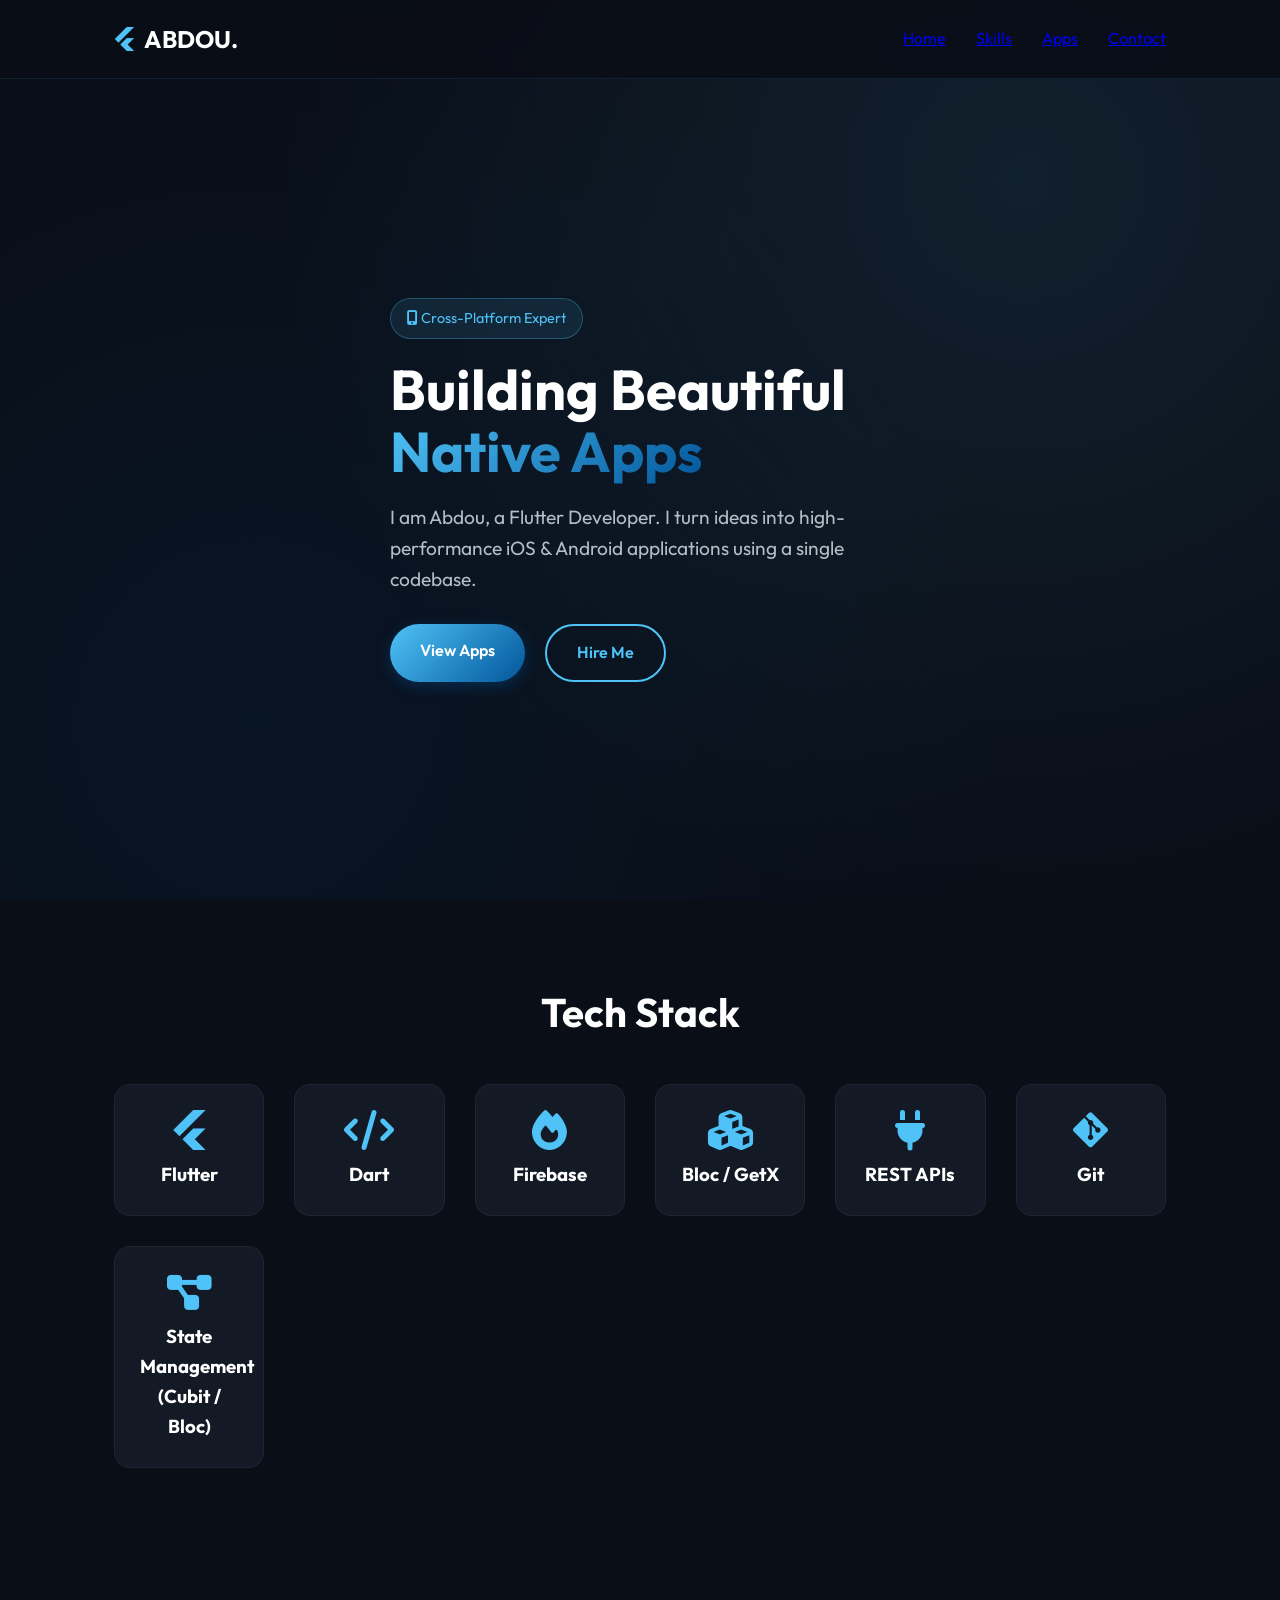
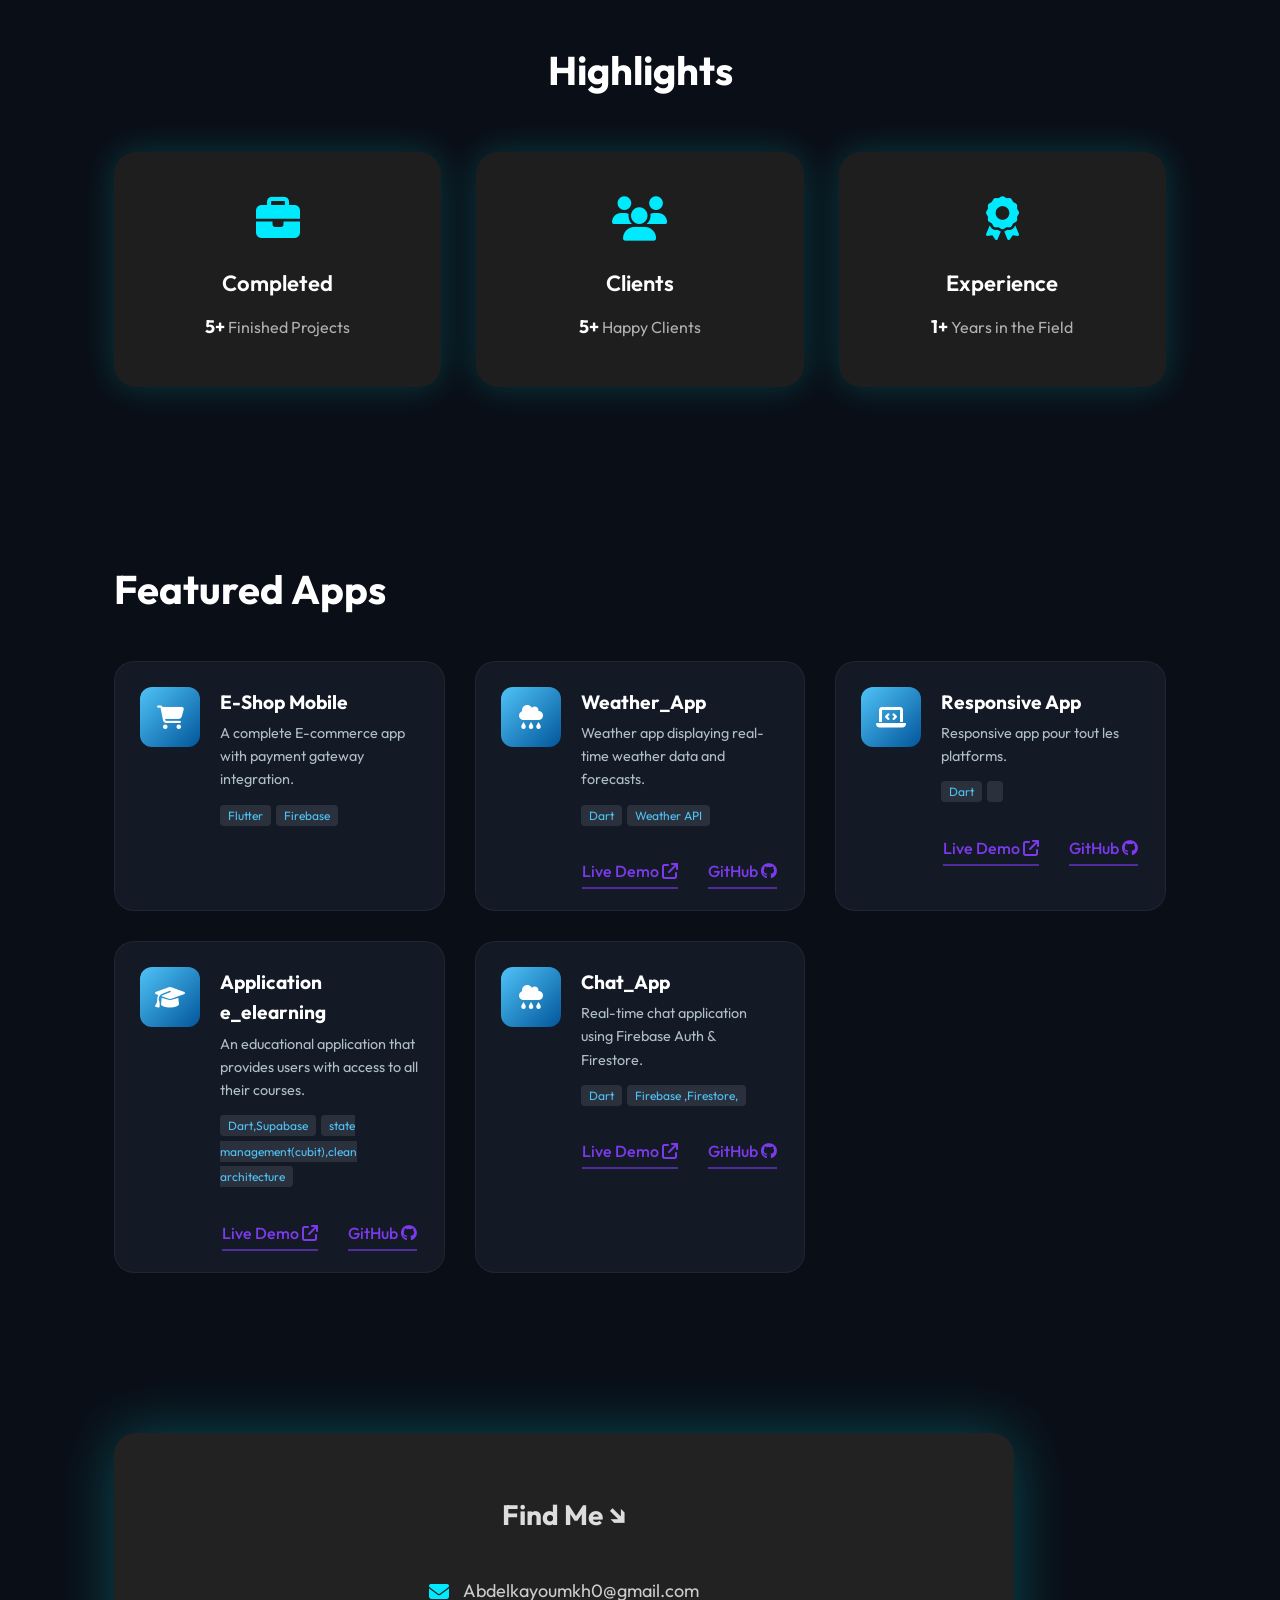
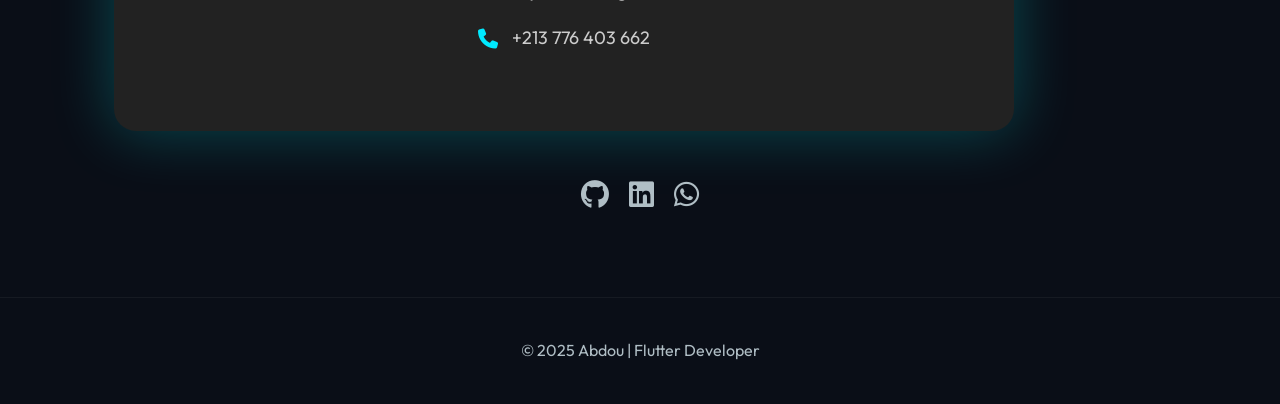
==== index.html @ 8eb18d4e "modifier" ====
<!DOCTYPE html>
<html lang="en">
<head>
  <meta charset="UTF-8" />
  <meta name="viewport" content="width=device-width, initial-scale=1.0" />
  <title>Abdou | Flutter Developer</title>

  <!-- Google Font -->
  <link rel="preconnect" href="https://fonts.googleapis.com">
  <link rel="preconnect" href="https://fonts.gstatic.com" crossorigin>
  <link href="https://fonts.googleapis.com/css2?family=Outfit:wght@300;400;600;800&display=swap" rel="stylesheet">

  <!-- Font Awesome -->
  <link rel="stylesheet" href="https://cdnjs.cloudflare.com/ajax/libs/font-awesome/6.4.0/css/all.min.css">

  <link rel="stylesheet" href="style.css" />
</head>
<body>

<div class="glow-bg"></div>

<!-- ===== NAVBAR ===== -->
<nav class="navbar">
  <div class="container nav-container">
    <a href="#" class="logo"><i class="fab fa-flutter"></i> ABDOU<span class="dot">.</span></a>
    <ul class="nav-links">
      <li><a href="#home">Home</a></li>
      <li><a href="#skills">Skills</a></li>
      <li><a href="#apps">Apps</a></li>
      <li><a href="#contact">Contact</a></li>
    </ul>
  </div>
</nav>

<!-- ===== HERO ===== -->
<section class="hero" id="home">
  <div class="container hero-content">
    <div class="badge">
      <i class="fas fa-mobile-alt"></i> Cross-Platform Expert
    </div>
    <h1>Building Beautiful <br><span class="gradient-text">Native Apps</span></h1>
    <p>
      I am Abdou, a Flutter Developer. I turn ideas into high-performance
      iOS & Android applications using a single codebase.
    </p>
    <div class="hero-btns">
      <a href="#apps" class="btn glow-btn">View Apps</a>
      <a href="#contact" class="btn outline-btn">Hire Me</a>
    </div>
  </div>
</section>

<!-- ===== SKILLS ===== -->
<section class="skills" id="skills">
  <div class="container">
    <h2 class="section-title center-title">Tech Stack</h2>
    <div class="skills-grid">
      <div class="skill-card"><i class="fab fa-flutter"></i><h3>Flutter</h3></div>
      <div class="skill-card"><i class="fas fa-code"></i><h3>Dart</h3></div>
      <div class="skill-card"><i class="fas fa-fire"></i><h3>Firebase</h3></div>
      <div class="skill-card"><i class="fas fa-cubes"></i><h3>Bloc / GetX</h3></div>
      <div class="skill-card"><i class="fas fa-plug"></i><h3>REST APIs</h3></div>
      <div class="skill-card"><i class="fab fa-git-alt"></i><h3>Git</h3></div>
       <div class="skill-card"><i class="fas fa-project-diagram"></i><h3>State Management<br>(Cubit / Bloc)</h3></div>
    </div>
  </div>
</section>

<!-- ===== HIGHLIGHTS (ADDED) ===== -->
<section class="highlights">
  <div class="container">
    <h2 class="section-title center-title">Highlights</h2>

    <div class="highlights-grid">
      <div class="highlight-card">
        <i class="fas fa-briefcase"></i>
        <h3>Completed</h3>
        <p><strong>5+</strong> Finished Projects</p>
      </div>

      <div class="highlight-card">
        <i class="fas fa-users"></i>
        <h3>Clients</h3>
        <p><strong>5+</strong> Happy Clients</p>
      </div>

      <div class="highlight-card">
        <i class="fas fa-award"></i>
        <h3>Experience</h3>
        <p><strong>1+</strong> Years in the Field</p>
      </div>
    </div>
  </div>
</section>

<!-- ===== APPS ===== -->
<section class="apps" id="apps">
  <div class="container">
    <h2 class="section-title">Featured Apps</h2>

    <div class="apps-grid">

      <!-- App 1 -->
      <div class="app-card">
        <div class="app-icon"><i class="fas fa-shopping-cart"></i></div>
        <div class="app-info">
          <h3>E-Shop Mobile</h3>
          <p>A complete E-commerce app with payment gateway integration.</p>
          <div class="tags">
            <span>Flutter</span><span>Firebase</span>
          </div>
        </div>
      </div>

      <!-- App 2 -->
      <div class="app-card">
        <div class="app-icon"><i class="fas fa-cloud-rain"></i></div>
        <div class="app-info">
          <h3>Weather_App</h3>
          <p>Weather app displaying real-time weather data and forecasts.</p>
          <div class="tags">
            <span>Dart</span><span>Weather API</span>
          </div>

          <div class="app-actions">
            <a href="https://abdelkayoum1.github.io/weather_app/" target="_blank" class="live-demo-link">
              Live Demo <i class="fas fa-arrow-up-right-from-square"></i>
            </a>
            <a href="https://github.com/abdelkayoum1/weather_app" target="_blank" class="live-demo-link">
              GitHub <i class="fab fa-github"></i>
            </a>
          </div>
        </div>
      </div>





      <div class="app-card">
        <div class="app-icon"><i class="fas fa-laptop-code"></i></div>
        <div class="app-info">
          <h3>Responsive App</h3>
          <p>Responsive app pour tout les platforms.</p>
          <div class="tags">
            <span>Dart</span><span></span>
          </div>

          <div class="app-actions">
            <a href="https://abdelkayoum1.github.io/flutter_responsive/" target="_blank" class="live-demo-link">
              Live Demo <i class="fas fa-arrow-up-right-from-square"></i>
            </a>
            <a href="https://github.com/abdelkayoum1/flutter_responsive" target="_blank" class="live-demo-link">
              GitHub <i class="fab fa-github"></i>
            </a>
          </div>
        </div>
      </div>






         <div class="app-card">
        <div class="app-icon"><i class="fas fa-graduation-cap"></i></div>
        <div class="app-info">
          <h3>Application e_elearning</h3>
          <p>An educational application that provides users with access to all their courses.</p>
          <div class="tags">
            <span>Dart,Supabase</span><span>state management(cubit),clean architecture</span>
          </div>

          <div class="app-actions">
            <a href="https://abdelkayoum1.github.io/learning_school/" target="_blank" class="live-demo-link">
              Live Demo <i class="fas fa-arrow-up-right-from-square"></i>
            </a>
            <a href="https://github.com/abdelkayoum1/learning_school" target="_blank" class="live-demo-link">
              GitHub <i class="fab fa-github"></i>
            </a>
          </div>
        </div>
      </div>










       <div class="app-card">
        <div class="app-icon"><i class="fas fa-cloud-rain"></i></div>
        <div class="app-info">
          <h3>Chat_App</h3>
          <p>Real-time chat application using Firebase Auth & Firestore.</p>
          <div class="tags">
            <span>Dart</span><span>Firebase ,Firestore,</span>
          </div>

          <div class="app-actions">
            <a href=" https://abdelkayoum1.github.io/chat_app/" target="_blank" class="live-demo-link">
              Live Demo <i class="fas fa-arrow-up-right-from-square"></i>
            </a>
            <a href="https://github.com/abdelkayoum1/chat_app" target="_blank" class="live-demo-link">
              GitHub <i class="fab fa-github"></i>
            </a>
          </div>
        </div>
      </div>

     

    </div>
  </div>
</section>

<!-- ===== CONTACT ===== -->
<section class="contact" id="contact">
  <div class="container">
    <div class="find-card">
      <h2>Find Me ↘</h2>
      <div class="find-item"><i class="fas fa-envelope"></i> Abdelkayoumkh0@gmail.com</div>
      <div class="find-item"><i class="fas fa-phone"></i> +213 776 403 662</div>
    </div>

    <div class="social-links-row">
      <a href="https://github.com/abdelkayoum1"><i class="fab fa-github"></i></a>
      <a href="https://www.linkedin.com"><i class="fab fa-linkedin"></i></a>
      <a href="https://wa.me/213776403662"><i class="fab fa-whatsapp"></i></a>
    </div>
  </div>
</section>

<footer>
  <p>© 2025 Abdou | Flutter Developer</p>
</footer>

</body>
</html>
---- style.css ----
/* ===== Flutter Theme Variables ===== */
:root {
  --bg-color: #0a0e17;       /* Dark Blue/Black Background */
  --card-bg: #131a26;        /* Slightly lighter for cards */
  --primary: #4FC3F7;        /* Flutter Light Blue */
  --accent: #02569B;         /* Flutter Dark Blue */
  --text-main: #ffffff;
  --text-muted: #b0bec5;
  --gradient: linear-gradient(135deg, var(--primary), var(--accent));
  --font-main: 'Outfit', sans-serif;
  --radius: 16px;
  --transition: all 0.3s ease;
}

* { margin: 0; padding: 0; box-sizing: border-box; }

body {
  background-color: var(--bg-color);
  color: var(--text-main);
  font-family: var(--font-main);
  line-height: 1.6;
  overflow-x: hidden;
}

/* Background Glow (Blueish) */
.glow-bg {
  position: fixed; top: 0; left: 0; width: 100%; height: 100%;
  background: radial-gradient(circle at 80% 20%, rgba(79, 195, 247, 0.1), transparent 60%),
              radial-gradient(circle at 20% 80%, rgba(2, 86, 155, 0.1), transparent 60%);
  z-index: -1; pointer-events: none;
}

.container { max-width: 1100px; margin: 0 auto; padding: 0 24px; }

/* ===== Typography ===== */
h1 { font-size: 3.5rem; line-height: 1.1; margin-bottom: 20px; }
.gradient-text {
  background: var(--gradient); -webkit-background-clip: text;
  background-clip: text; color: transparent;
}
.section-title { font-size: 2.5rem; margin-bottom: 40px; }
.center-title { text-align: center; }

/* ===== Navbar ===== */
.navbar {
  position: fixed; top: 0; width: 100%; padding: 20px 0; z-index: 1000;
  background: rgba(10, 14, 23, 0.9); backdrop-filter: blur(10px);
  border-bottom: 1px solid rgba(79, 195, 247, 0.1);
}
.nav-container { display: flex; justify-content: space-between; align-items: center; }
.logo { font-size: 1.5rem; font-weight: 700; color: var(--text-main); text-decoration: none; }
.logo i { color: var(--primary); margin-right: 5px; }

.nav-links { display: flex; gap: 30px; list-style: none; }
.nav-link { text-decoration: none; color:  #ffffff;; font-weight: 500; transition: var(--transition); }
.nav-link:hover, .nav-link.active { color: var(--primary); }
.menu-toggle { display: none; font-size: 1.5rem; color: var(--text-main); cursor: pointer; }

/* ===== Hero Section ===== */
.hero { min-height: 100vh; display: flex; align-items: center; padding-top: 80px; }
.badge {
  display: inline-block; padding: 8px 16px; background: rgba(79, 195, 247, 0.1);
  color: var(--primary); border-radius: 50px; font-size: 0.9rem; margin-bottom: 20px;
  border: 1px solid rgba(79, 195, 247, 0.3);
}
.hero p { font-size: 1.2rem; color: var(--text-muted); max-width: 500px; margin-bottom: 30px; }

.hero-btns { display: flex; gap: 20px; }
.btn {
  padding: 14px 30px; border-radius: 50px; text-decoration: none; font-weight: 600;
  border: none; cursor: pointer; transition: var(--transition); font-size: 1rem;
}
.glow-btn { background: var(--gradient); color: white; box-shadow: 0 4px 15px rgba(2, 86, 155, 0.4); }
.outline-btn { border: 2px solid var(--primary); color: var(--primary); background: transparent; }

/* ===== Skills Grid ===== */
.skills { padding: 80px 0; }
.skills-grid {
  display: grid; grid-template-columns: repeat(auto-fit, minmax(140px, 1fr)); gap: 30px;
}
.skill-card {
  background: var(--card-bg); padding: 25px; border-radius: var(--radius);
  text-align: center; border: 1px solid rgba(255,255,255,0.05); transition: var(--transition);
}
.skill-card i { font-size: 2.5rem; color: var(--primary); margin-bottom: 10px; }
.skill-card:hover { transform: translateY(-5px); border-color: var(--primary); }

/* ===== Apps (Projects) ===== */
.apps { padding: 80px 0; }
.apps-grid { display: grid; grid-template-columns: repeat(auto-fit, minmax(280px, 1fr)); gap: 30px; }

.app-card {
  background: var(--card-bg); border-radius: 20px; padding: 25px;
  display: flex; align-items: flex-start; gap: 20px;
  border: 1px solid rgba(255,255,255,0.05); transition: var(--transition);
}
.app-card:hover { background: rgba(79, 195, 247, 0.05); border-color: var(--primary); }

.app-icon {
  width: 60px; height: 60px; background: var(--gradient); border-radius: 12px;
  display: flex; align-items: center; justify-content: center; font-size: 1.5rem; color: white;
  flex-shrink: 0;
}
.app-info h3 { font-size: 1.2rem; margin-bottom: 5px; }
.app-info p { font-size: 0.9rem; color: var(--text-muted); margin-bottom: 10px; }
.tags span {
  font-size: 0.75rem; background: rgba(255,255,255,0.1); padding: 3px 8px;
  border-radius: 4px; color: var(--primary); margin-right: 5px;
}

/* ===== Contact Form (BIG INPUTS STYLE) ===== */
.contact { padding: 80px 0; }
.contact-container { text-align: center; max-width: 600px; margin: 0 auto; }

.app-form { margin-top: 40px; text-align: left; }

.input-group { margin-bottom: 25px; }

/* THE BIG INPUTS YOU ASKED FOR */
.input-group input, 
.input-group textarea {
  width: 100%;
  padding: 20px; 
  background-color: #131a26 !important; 
  border: 1px solid rgba(79, 195, 247, 0.3) !important;
  color: white !important;
  border-radius: 12px;
  outline: none;
  font-family: var(--font-main);
  
  /* Big Size */
  font-size: 18px !important; 
  height: 65px; 
  transition: all 0.3s ease;
}

.input-group textarea { height: 180px; resize: none; }

.input-group input:focus, 
.input-group textarea:focus {
  border-color: var(--primary) !important;
  box-shadow: 0 0 15px rgba(79, 195, 247, 0.2);
}

.full-width { width: 100%; padding: 18px; font-size: 18px; margin-top: 10px; }

.social-links-row { margin-top: 40px; display: flex; justify-content: center; gap: 20px; }
.social-links-row a {
  color: var(--text-muted); font-size: 1.8rem; transition: var(--transition);
}
.social-links-row a:hover { color: var(--primary); transform: scale(1.1); }

footer { text-align: center; padding: 40px 0; color: var(--text-muted); border-top: 1px solid rgba(255,255,255,0.05); }

/* ===== Mobile Responsive ===== */
@media (max-width: 768px) {
  .menu-toggle { display: block; }
  .nav-links {
    position: absolute; top: 70px; left: 0; width: 100%;
    background: #0a0e17; flex-direction: column; align-items: center;
    padding: 30px; display: none; border-bottom: 1px solid rgba(79, 195, 247, 0.2);
  }
  .nav-links.active { display: flex; }
  
  .hero h1 { font-size: 2.5rem; }
  .hero-btns { flex-direction: column; }
  .btn { width: 100%; text-align: center; }
  .apps-grid { grid-template-columns: 1fr; }
}
/* ===== FIND ME ===== */
.find-me {
  padding: 80px 20px;
  display: flex;
  justify-content: center;
}

.find-card {
  width: 100%;
  max-width: 900px;
  background: #222;
  border-radius: 22px;
  padding: 60px 20px;
  text-align: center;
  box-shadow: 0 0 60px rgba(0, 255, 255, 0.25);
}

.find-card h2 {
  font-size: 28px;
  margin-bottom: 40px;
  color: #ddd;
}

.find-item {
  display: flex;
  justify-content: center;
  align-items: center;
  gap: 14px;
  margin: 18px 0;
  font-size: 18px;
  color: #ccc;
}

.find-item i {
  font-size: 20px;
  color: #00eaff;
}
/* ===== TOOLTIP ===== */
.tooltip {
  position: relative;
  cursor: pointer;
}

.tooltip {
  position: absolute;
  bottom: -45px;
  left: 50%;
  transform: translateX(-50%);
  background: #6c5ce7;   /* نفس اللون البنفسجي */
  color: #000;
  padding: 8px 14px;
  border-radius: 10px;
  font-size: 14px;
  white-space: nowrap;
  opacity: 0;
  pointer-events: none;
  transition: 0.3s ease;
  box-shadow: 0 10px 30px rgba(0,0,0,0.3);
}

.tooltip:hover .tooltip {
  opacity: 1;
}
/* ===== LIVE DEMO TEXT LINK ===== */
.live-demo-link {
  display: inline-block;
  margin-top: 14px;
  font-size: 16px;
  font-weight: 500;
  color: #7c3aed; /* بنفسجي */
  text-decoration: none;
  position: relative;
  transition: color 0.3s ease;
}

/* underline effect */
.live-demo-link::after {
  content: "";
  position: absolute;
  left: 0;
  bottom: -4px;
  width: 100%;
  height: 2px;
  background: #7c3aed;
  opacity: 0.6;
  transition: opacity 0.3s ease;
}

.live-demo-link:hover {
  color: #a78bfa;
}

.live-demo-link:hover::after {
  opacity: 1;
}
/* ===== LIVE DEMO BUTTON (SAME AS IMAGE 1) ===== */
.live-demo-btn {
  margin-top: 18px;
  display: inline-flex;
  align-items: center;
  gap: 8px;

  padding: 12px 18px;
  border-radius: 14px;

  background: #1f2937;            /* dark card color */
  color: #e5e7eb;

  font-size: 14px;
  font-weight: 500;
  text-decoration: none;

  border: 1px solid rgba(255,255,255,0.08);
  transition: all 0.3s ease;
}

/* hover effect */
.live-demo-btn:hover {
  background: #111827;
  border-color: #7c3aed;          /* purple glow */
  color: #ffffff;
}

.live-demo-btn i {
  font-size: 13px;
}
.app-actions {
  display: flex;
  justify-content: center;
  display: flex;
  gap: 30px;        /* المسافة بين Live Demo و GitHub */
  margin-top: 18px;
}
/* ===============================
   HIGHLIGHTS SECTION
================================ */
.highlights {
  padding: 90px 0;
}

.highlights .section-title {
  text-align: center;
  margin-bottom: 50px;
}

.highlights-grid {
  display: grid;
  grid-template-columns: repeat(auto-fit, minmax(260px, 1fr));
  gap: 35px;
}

/* Card */
.highlight-card {
  background: #1e1e1e;
  border-radius: 22px;
  padding: 45px 30px;
  text-align: center;
  position: relative;

  box-shadow:
    0 0 0 rgba(0,0,0,0),
    0 0 35px rgba(0, 255, 255, 0.18);

  transition: all 0.35s ease;
}

/* Glow on hover */
.highlight-card:hover {
  transform: translateY(-10px);
  box-shadow:
    0 0 0 rgba(0,0,0,0),
    0 0 55px rgba(0, 255, 255, 0.35);
}

/* Icon */
.highlight-card i {
  font-size: 44px;
  color: #00eaff;
  margin-bottom: 25px;
}

/* Title */
.highlight-card h3 {
  font-size: 22px;
  font-weight: 600;
  margin-bottom: 12px;
  color: #fff;
}

/* Text */
.highlight-card p {
  font-size: 16px;
  color: #b0b0b0;
}

/* Number emphasis */
.highlight-card p strong {
  color: #ffffff;
  font-size: 18px;
}
/* ===== NAV LINKS ANIMATION ===== */
.nav-links {
  display: flex;
  gap: 30px;
}

.nav-link {
  position: relative;
  color: #cfcfcf;
  font-size: 16px;
  font-weight: 500;
  text-decoration: none;
  transition: color 0.3s ease;
}

/* underline */
.nav-link::after {
  content: "";
  position: absolute;
  left: 0;
  bottom: -6px;
  width: 0;
  height: 2px;
  background: #7c3aed;
  transition: width 0.3s ease;
}

/* hover */
.nav-link:hover {
  color: #ffffff;
}

.nav-link:hover::after {
  width: 100%;
}

/* active link */
.nav-link.active {
  color: #ffffff;
}

.nav-link.active::after {
  width: 100%;
}
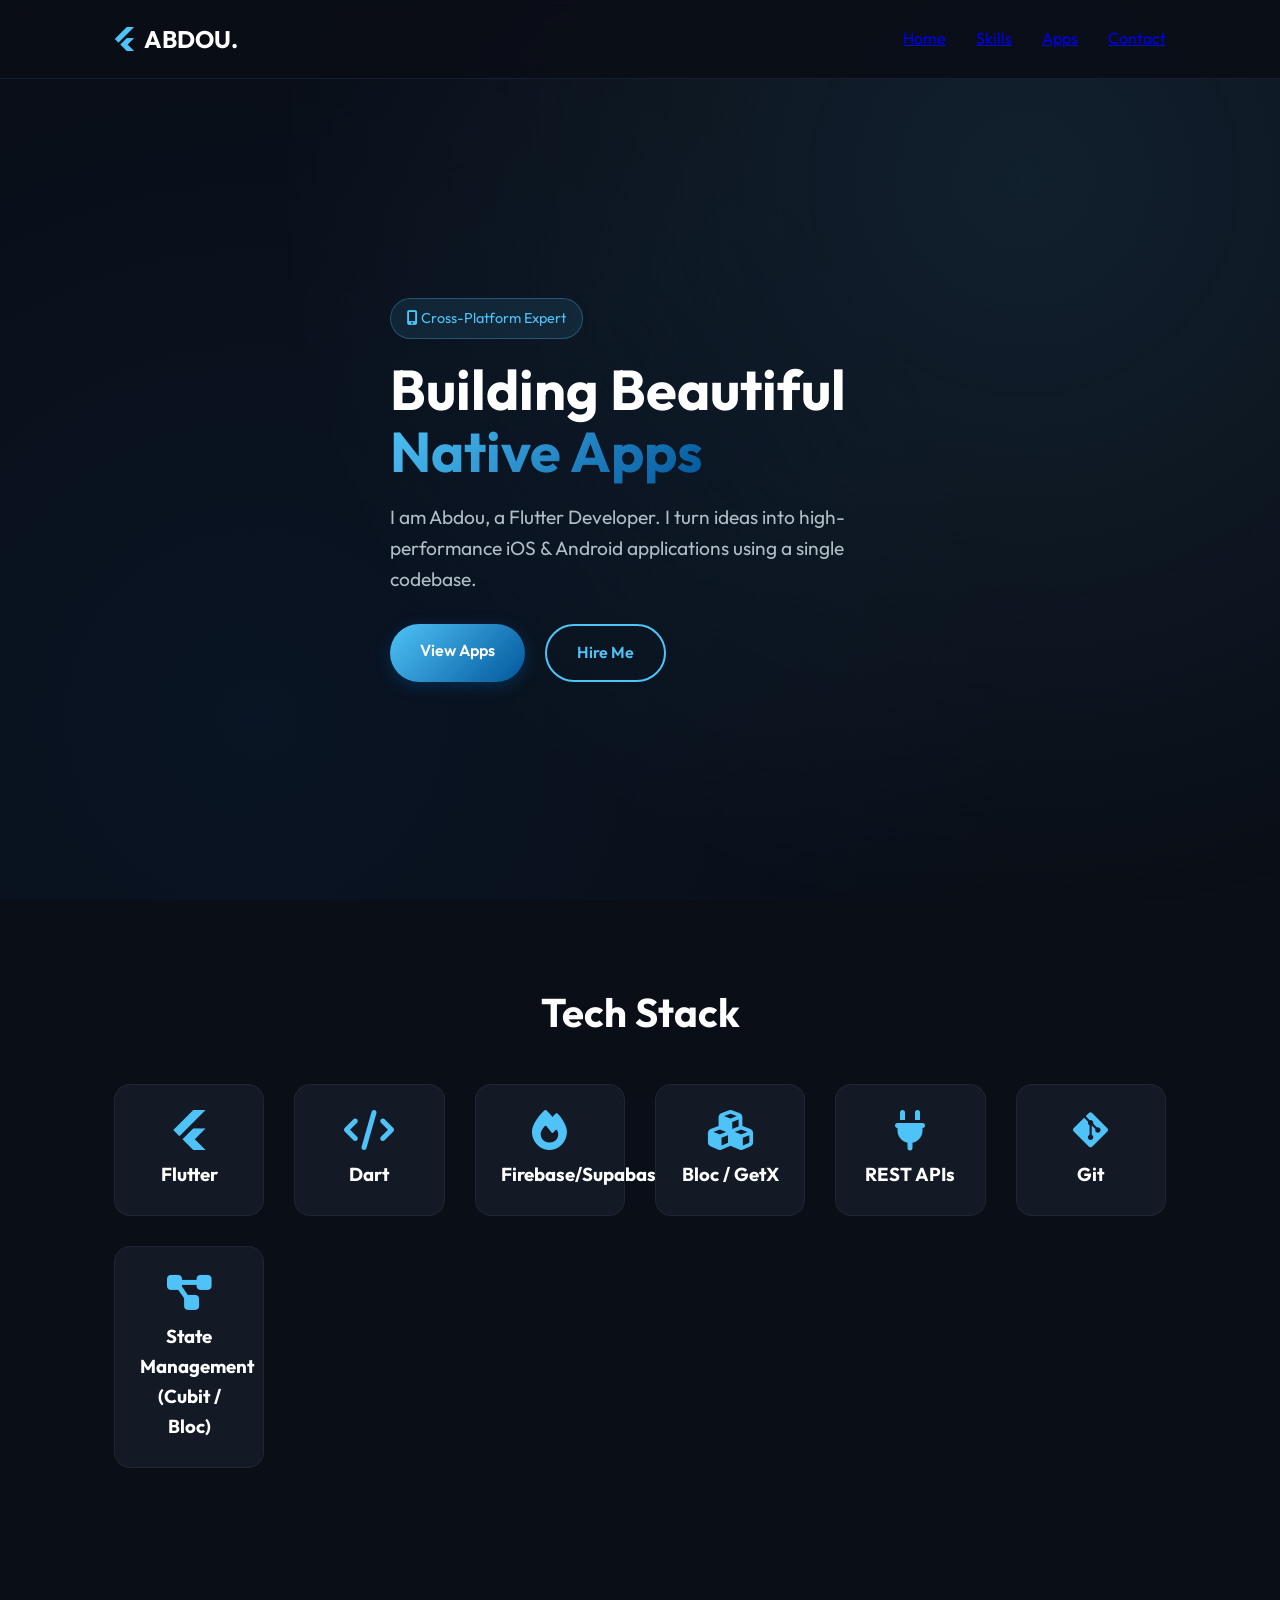
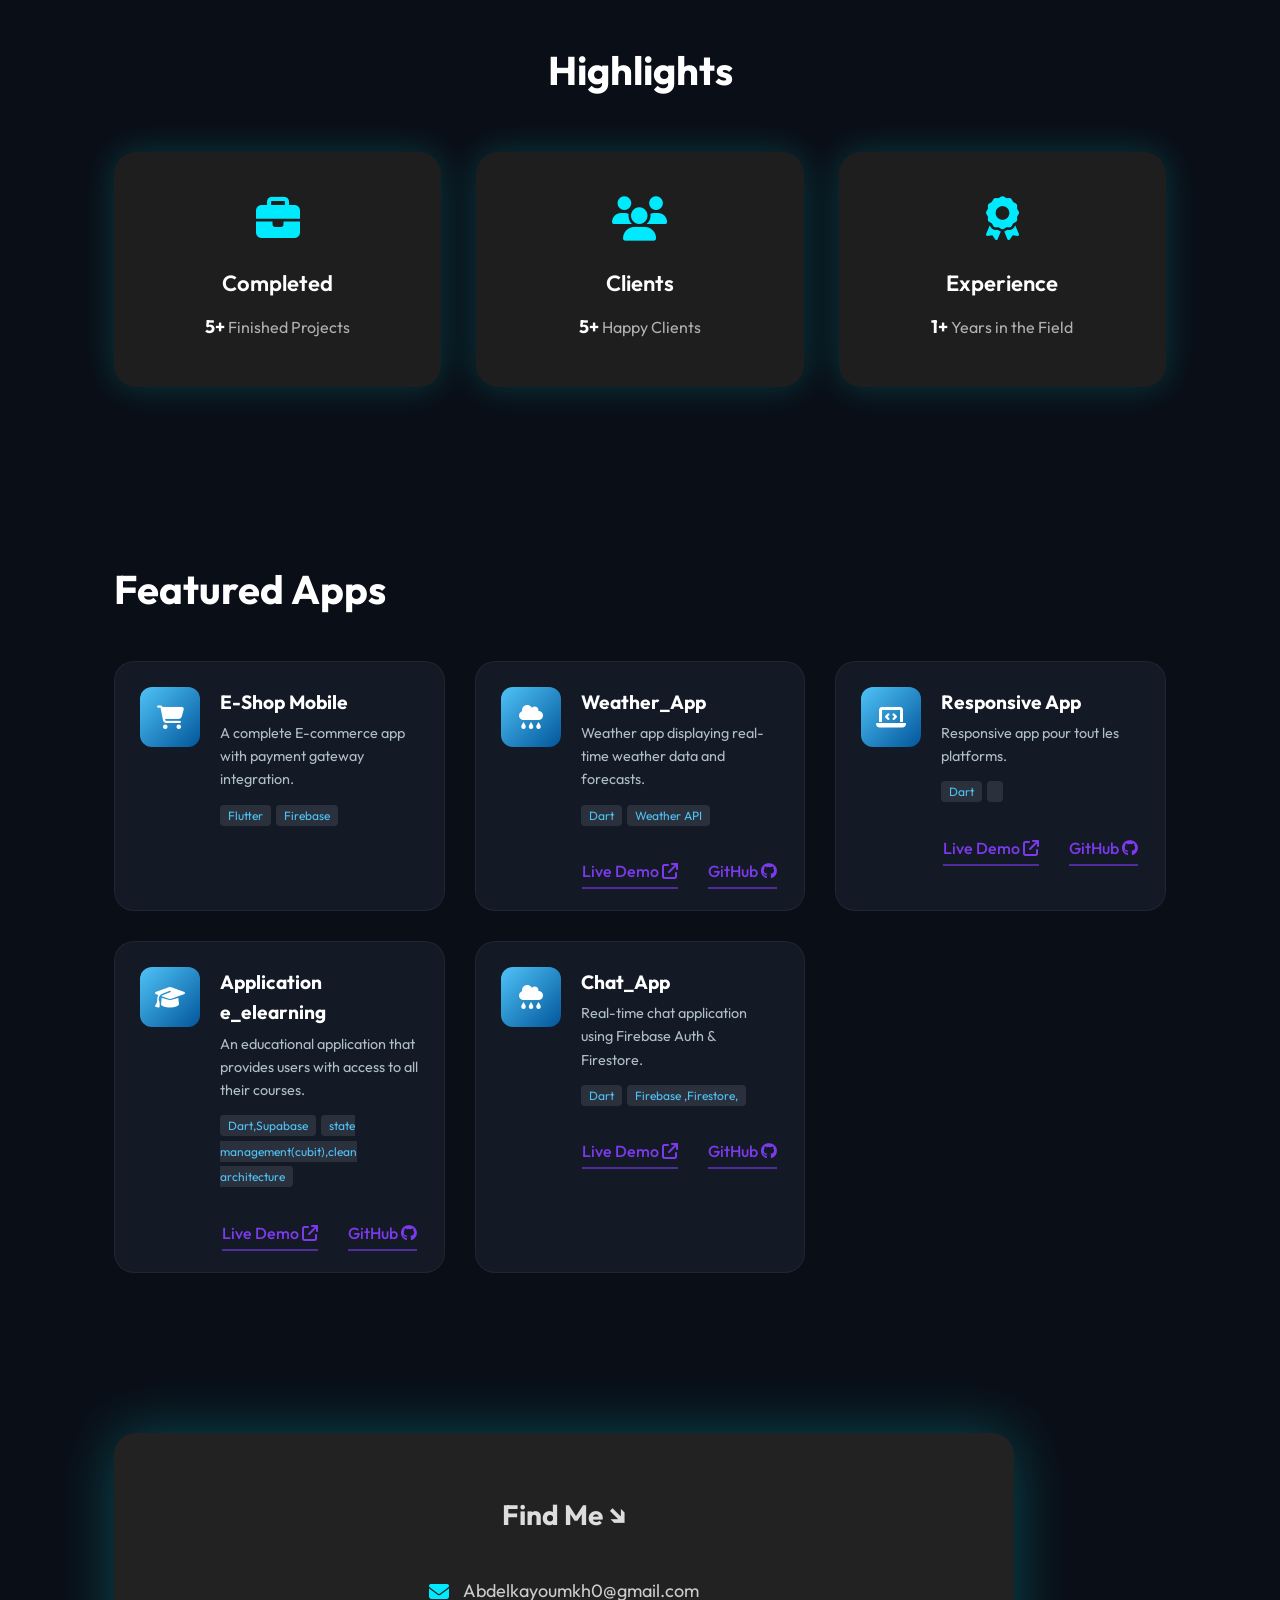
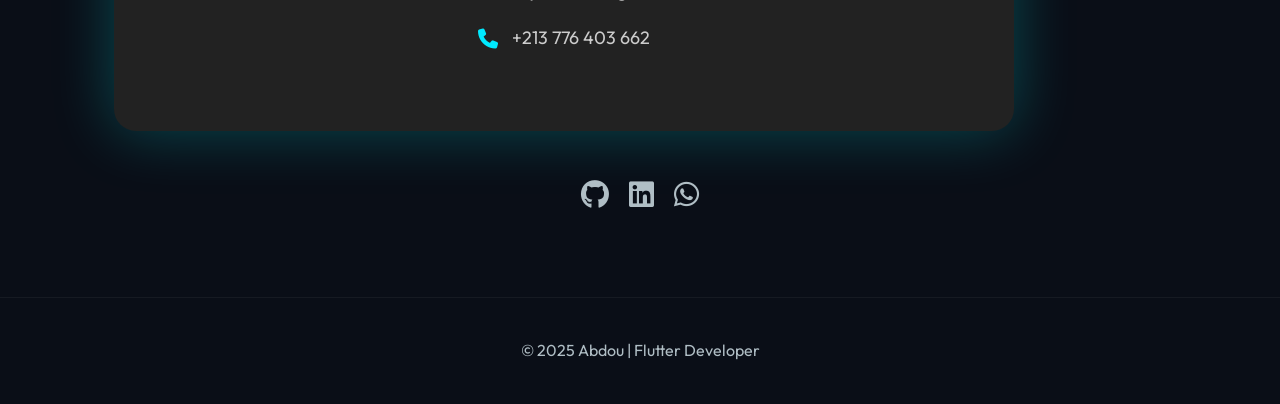
==== commit c14bf64e: "modifier" ====
--- a/index.html
+++ b/index.html
@@ -57,7 +57,7 @@
     <div class="skills-grid">
       <div class="skill-card"><i class="fab fa-flutter"></i><h3>Flutter</h3></div>
       <div class="skill-card"><i class="fas fa-code"></i><h3>Dart</h3></div>
-      <div class="skill-card"><i class="fas fa-fire"></i><h3>Firebase</h3></div>
+      <div class="skill-card"><i class="fas fa-fire"></i><h3>Firebase/Supabase</h3></div>
       <div class="skill-card"><i class="fas fa-cubes"></i><h3>Bloc / GetX</h3></div>
       <div class="skill-card"><i class="fas fa-plug"></i><h3>REST APIs</h3></div>
       <div class="skill-card"><i class="fab fa-git-alt"></i><h3>Git</h3></div>
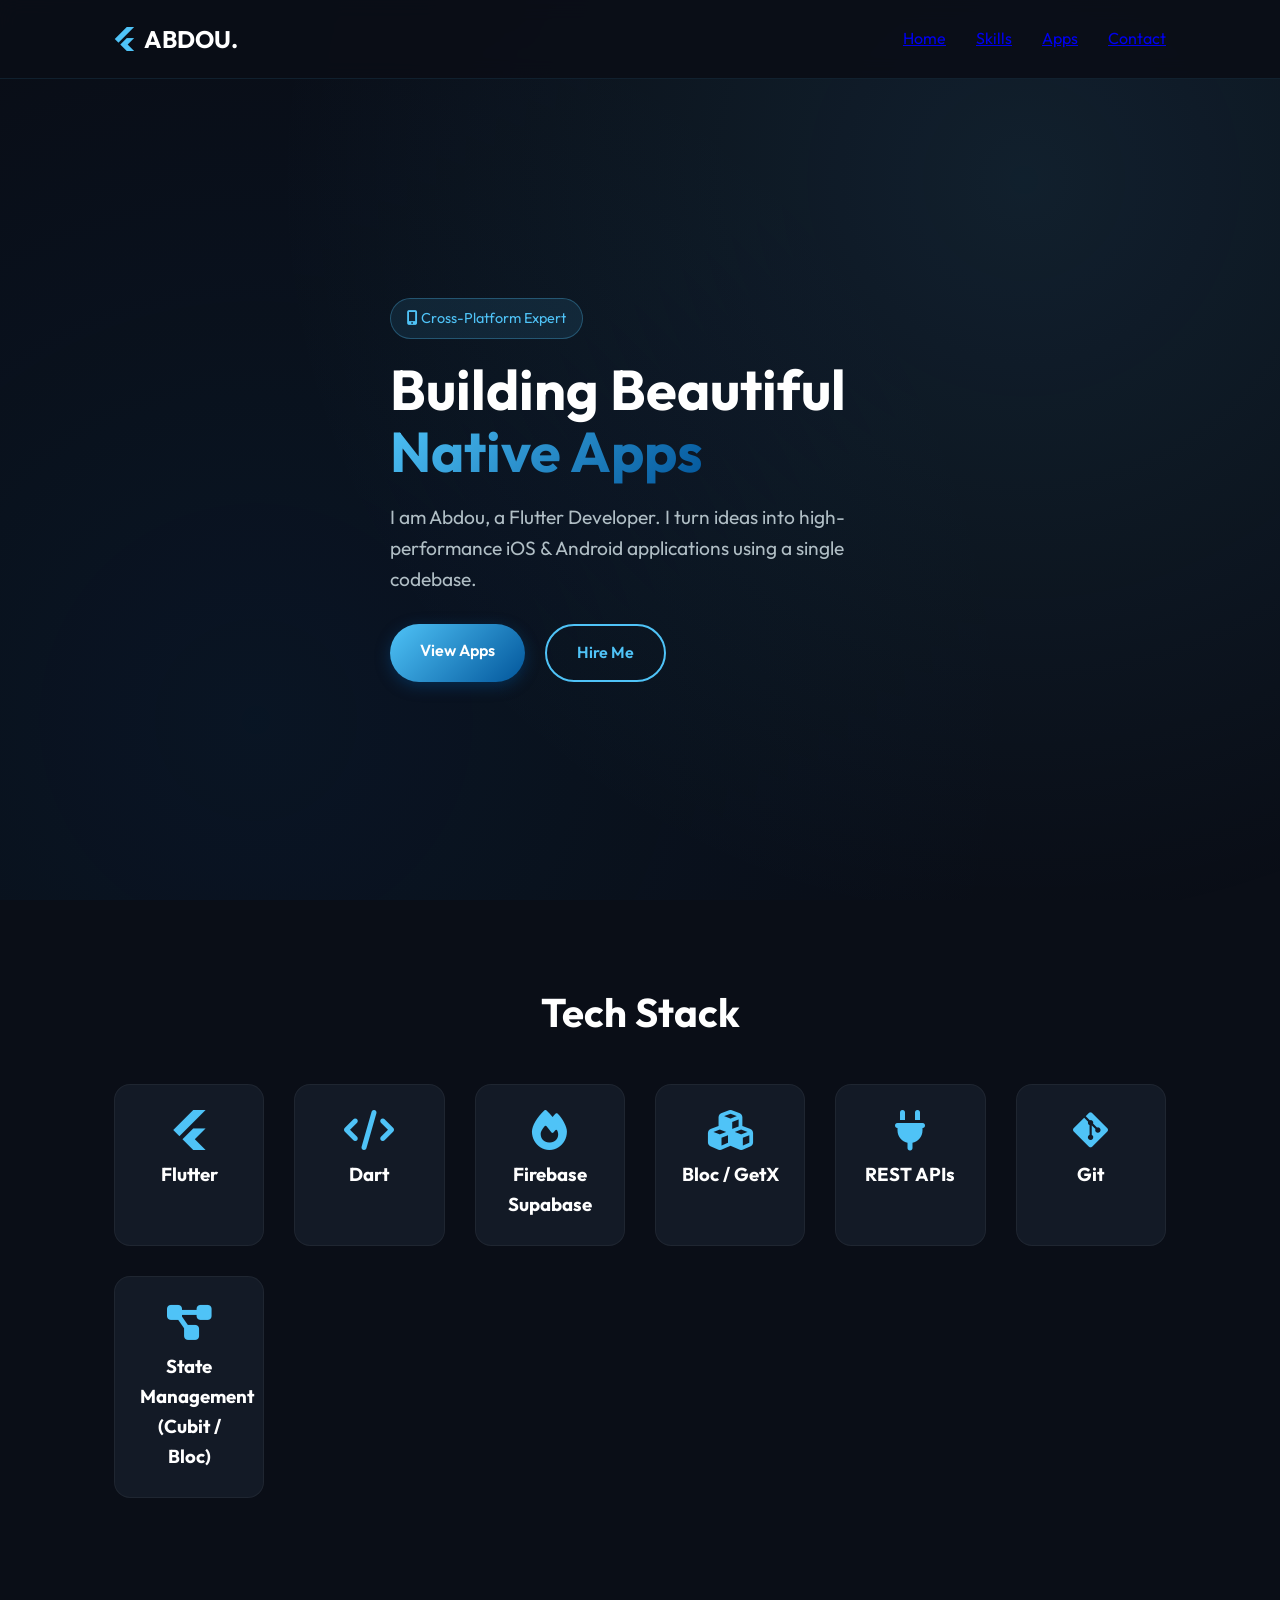
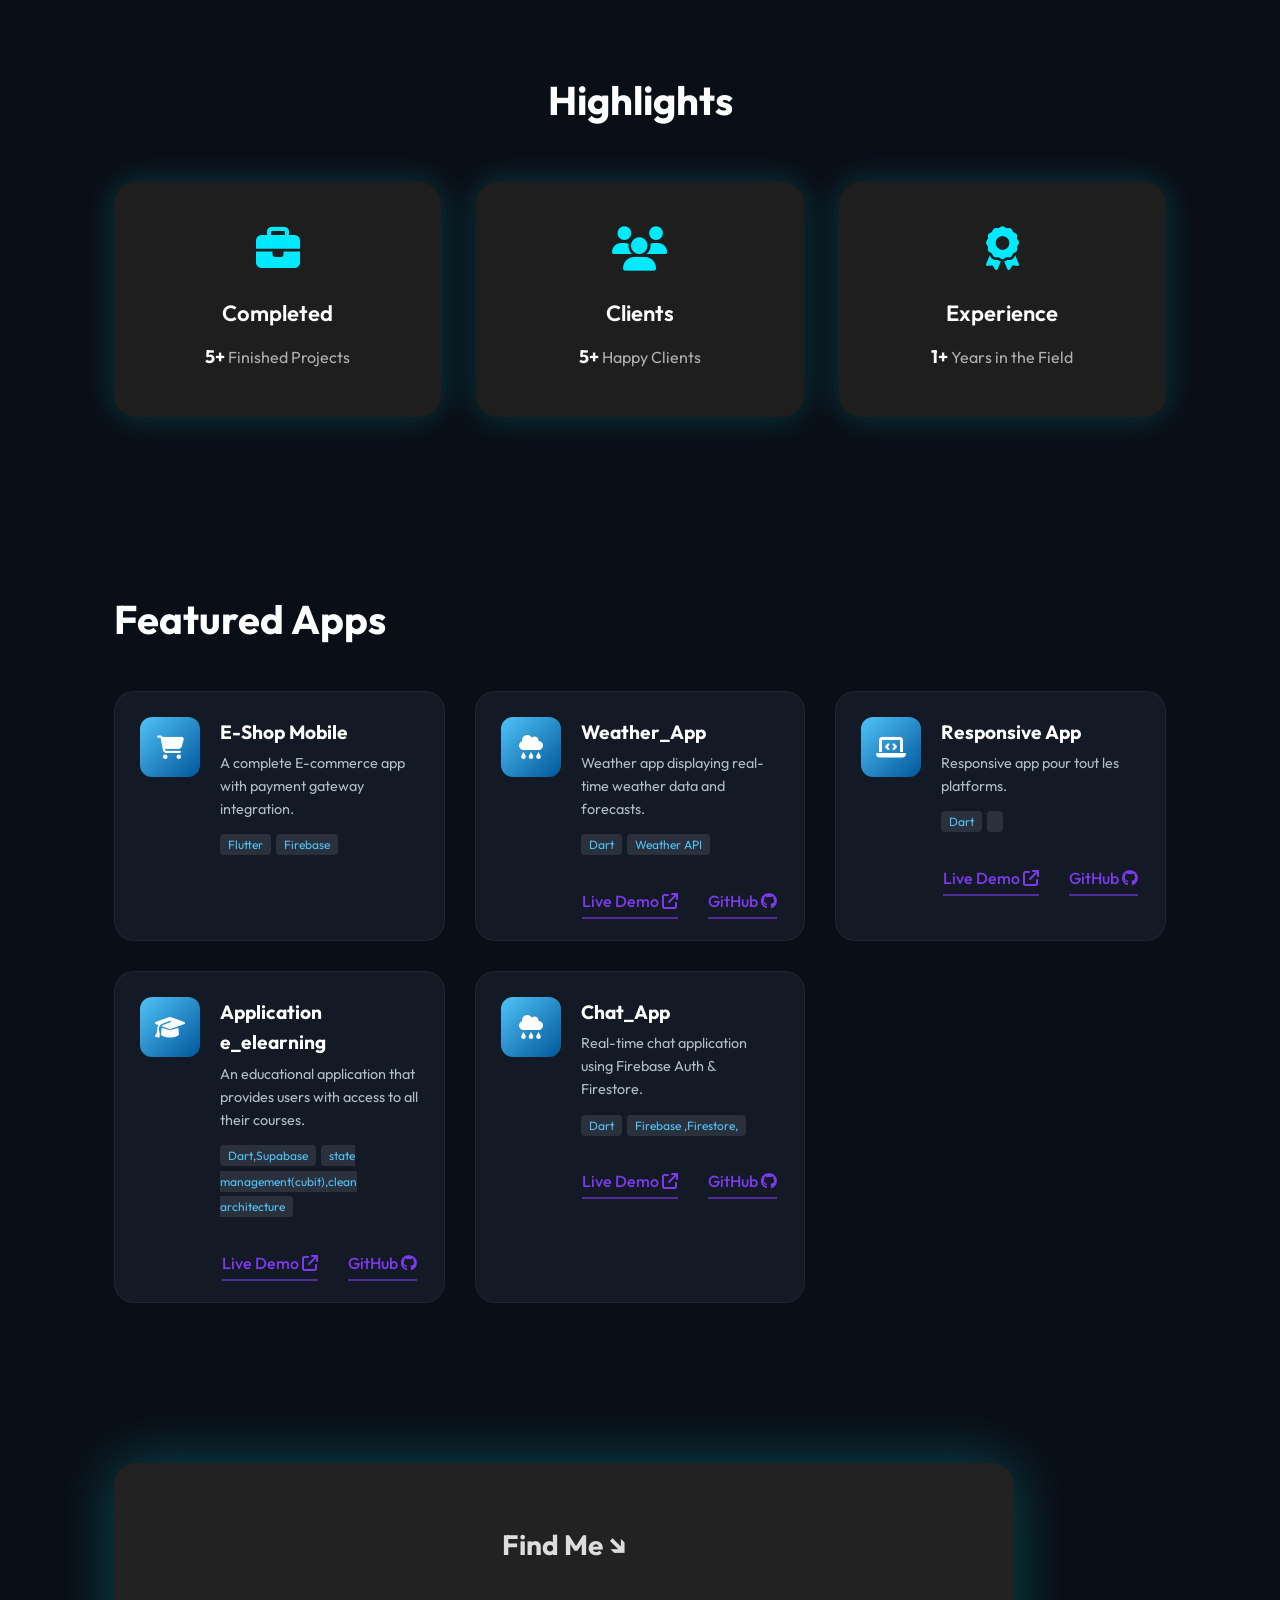
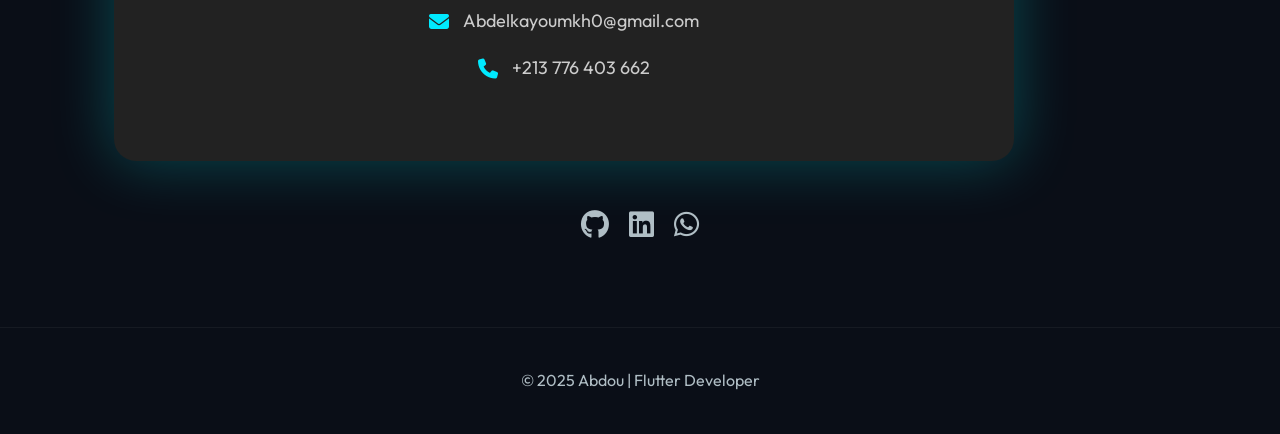
==== commit 3724afa8: "modifier" ====
--- a/index.html
+++ b/index.html
@@ -57,7 +57,7 @@
     <div class="skills-grid">
       <div class="skill-card"><i class="fab fa-flutter"></i><h3>Flutter</h3></div>
       <div class="skill-card"><i class="fas fa-code"></i><h3>Dart</h3></div>
-      <div class="skill-card"><i class="fas fa-fire"></i><h3>Firebase/Supabase</h3></div>
+      <div class="skill-card"><i class="fas fa-fire"></i><h3>Firebase <br>  Supabase</h3></div>
       <div class="skill-card"><i class="fas fa-cubes"></i><h3>Bloc / GetX</h3></div>
       <div class="skill-card"><i class="fas fa-plug"></i><h3>REST APIs</h3></div>
       <div class="skill-card"><i class="fab fa-git-alt"></i><h3>Git</h3></div>
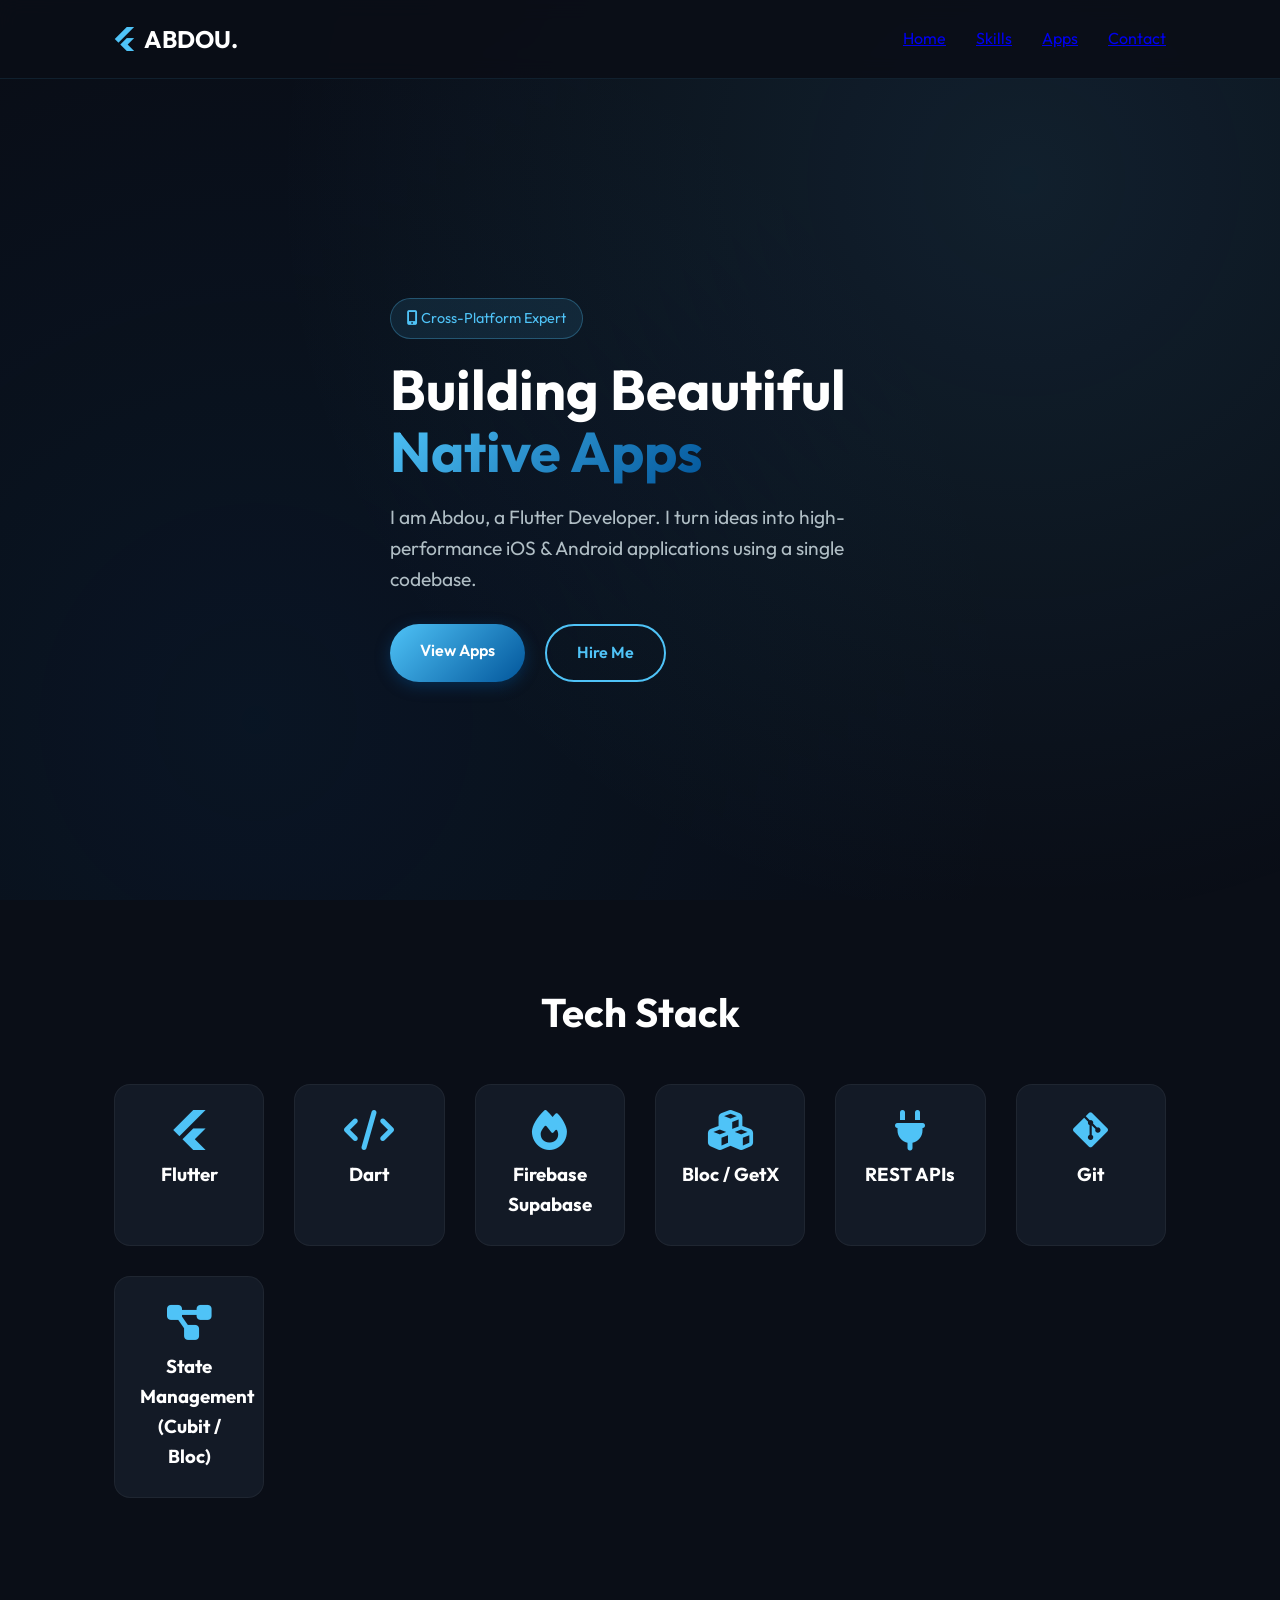
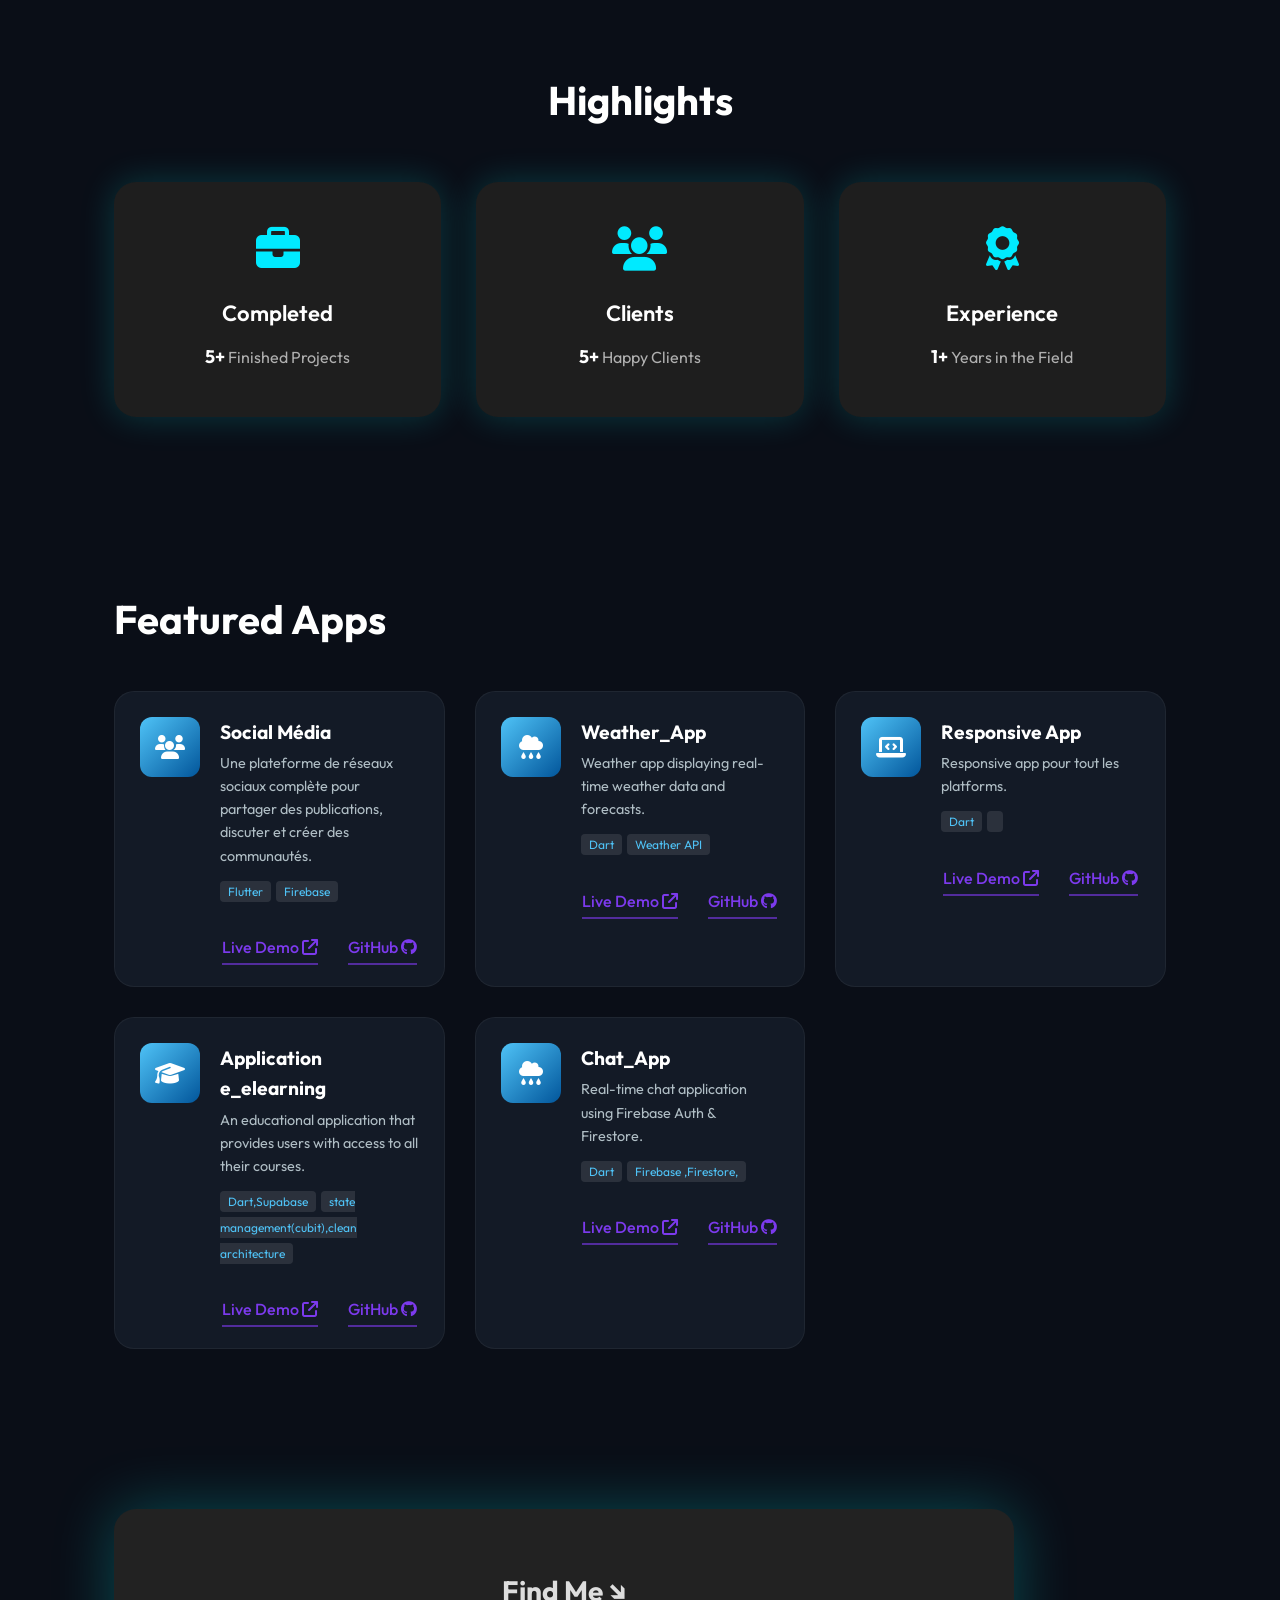
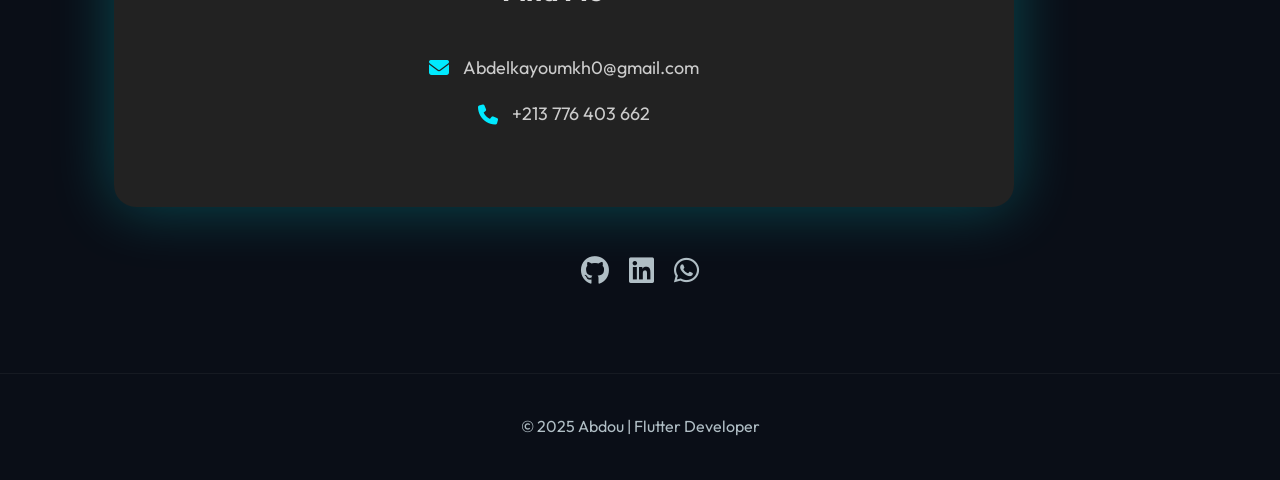
==== commit 8b05c6bf: "modifier" ====
--- a/index.html
+++ b/index.html
@@ -102,12 +102,20 @@
 
       <!-- App 1 -->
       <div class="app-card">
-        <div class="app-icon"><i class="fas fa-shopping-cart"></i></div>
-        <div class="app-info">
-          <h3>E-Shop Mobile</h3>
-          <p>A complete E-commerce app with payment gateway integration.</p>
+        <div class="app-icon"><i class="fas fa-users"></i></div>
+        <div class="app-info">
+          <h3>Social Média</h3>
+          <p>Une plateforme de réseaux sociaux complète pour partager des publications, discuter et créer des communautés.</p>
           <div class="tags">
             <span>Flutter</span><span>Firebase</span>
+          </div>
+           <div class="app-actions">
+            <a href="https://abdelkayoum1.github.io/socialmedia/" target="_blank" class="live-demo-link">
+              Live Demo <i class="fas fa-arrow-up-right-from-square"></i>
+            </a>
+            <a href="https://github.com/abdelkayoum1/socialmedia" target="_blank" class="live-demo-link">
+              GitHub <i class="fab fa-github"></i>
+            </a>
           </div>
         </div>
       </div>
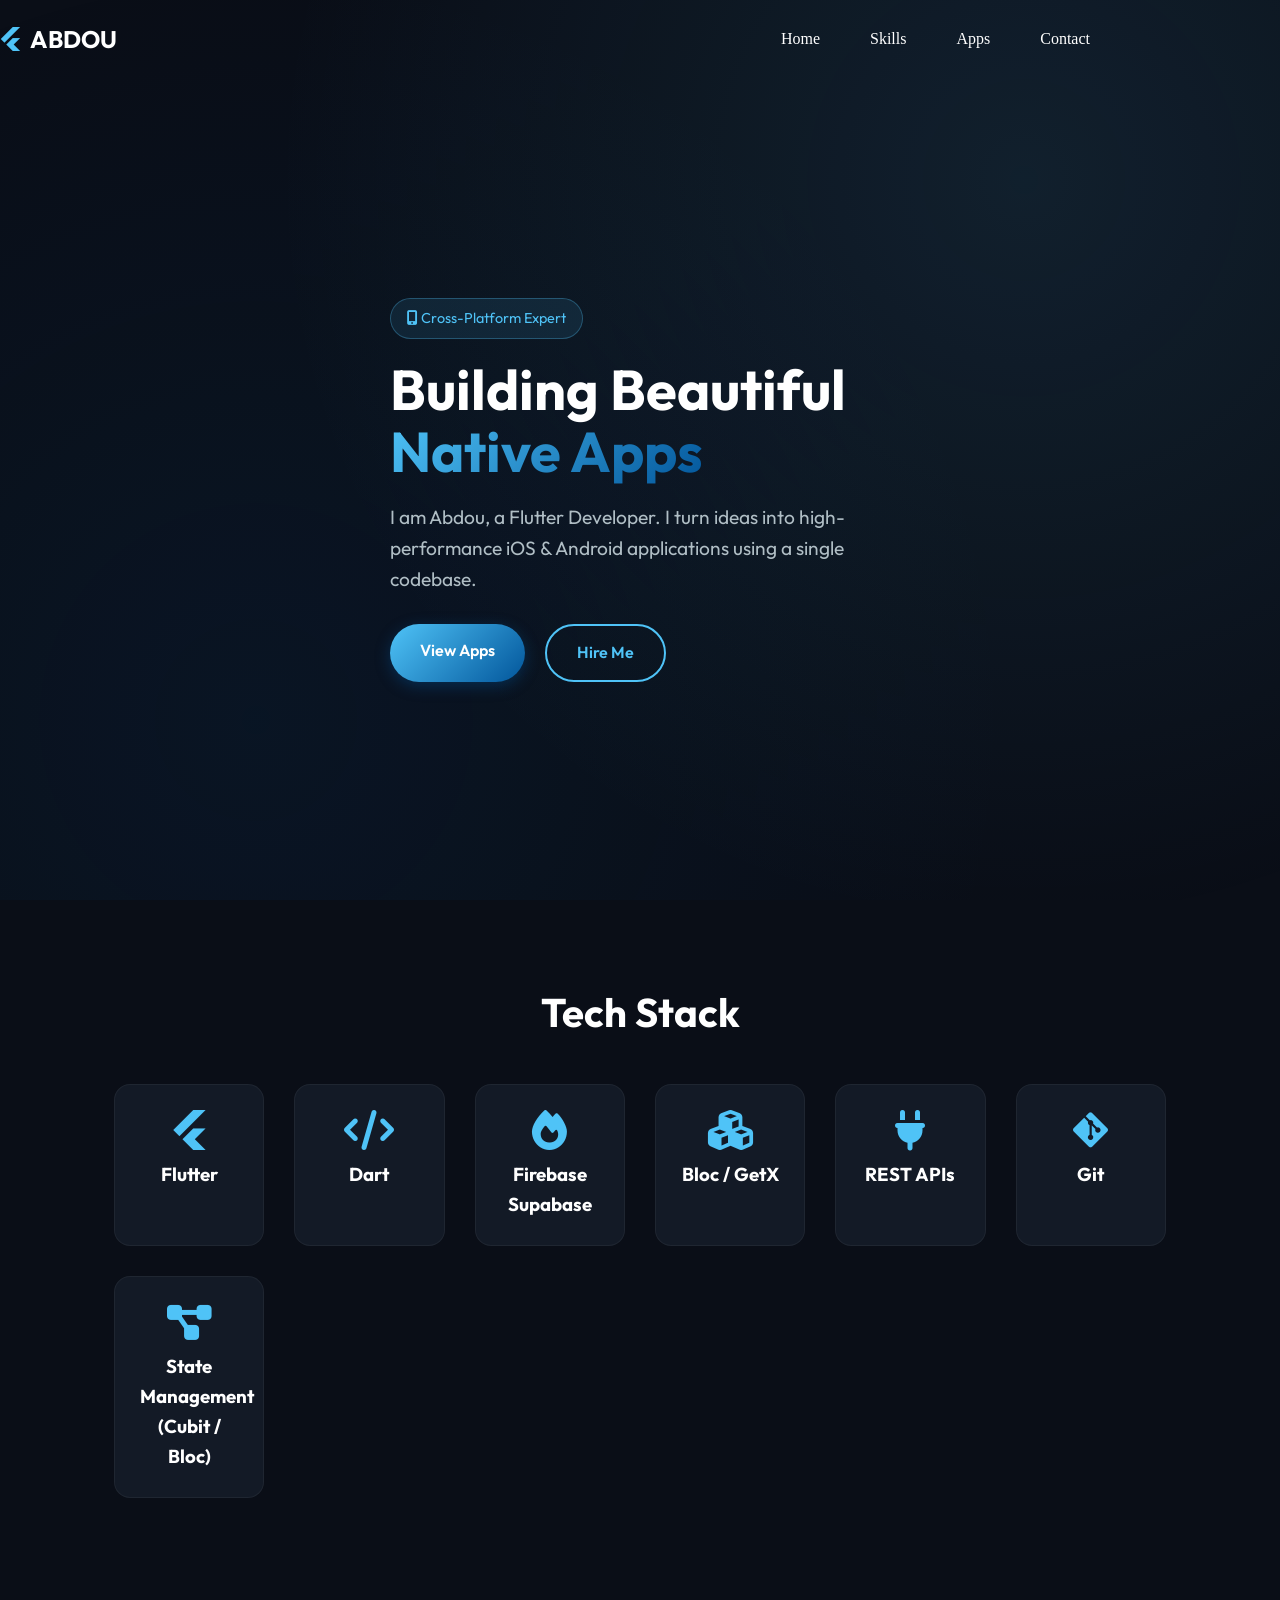
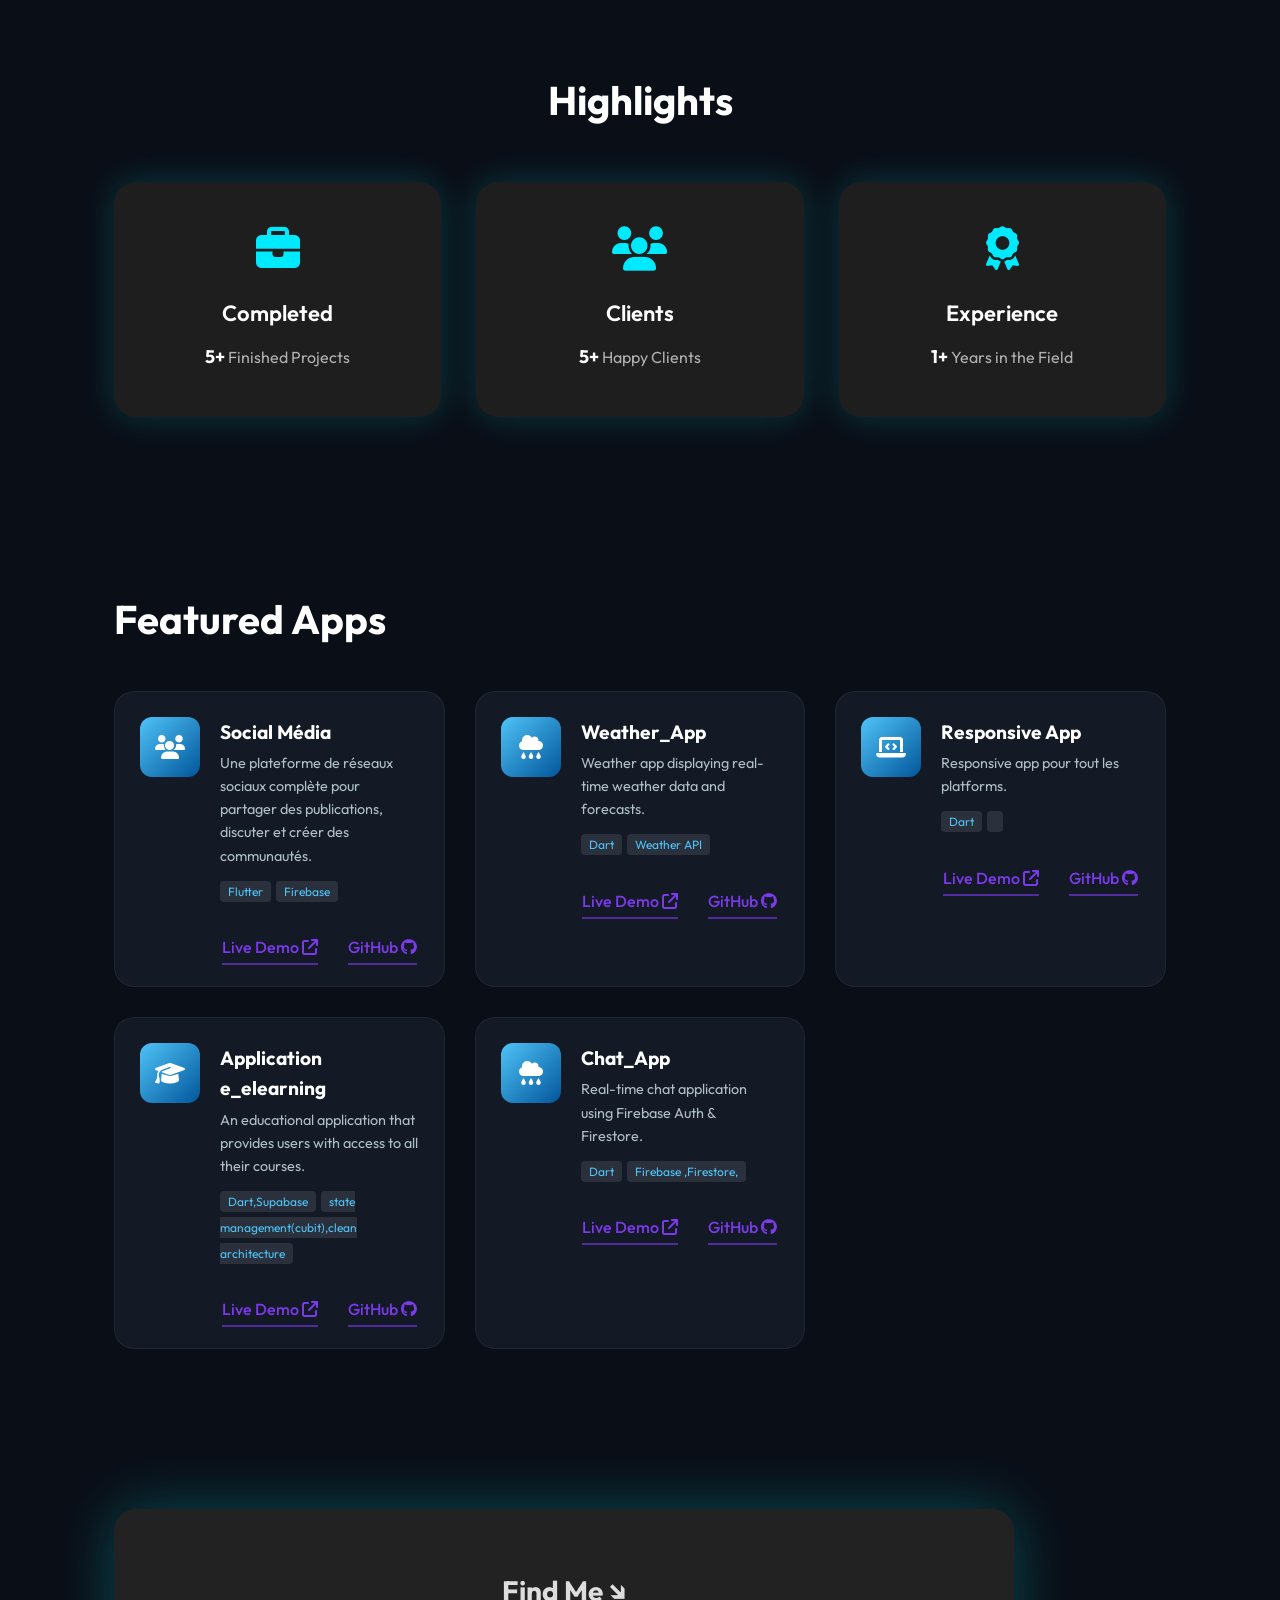
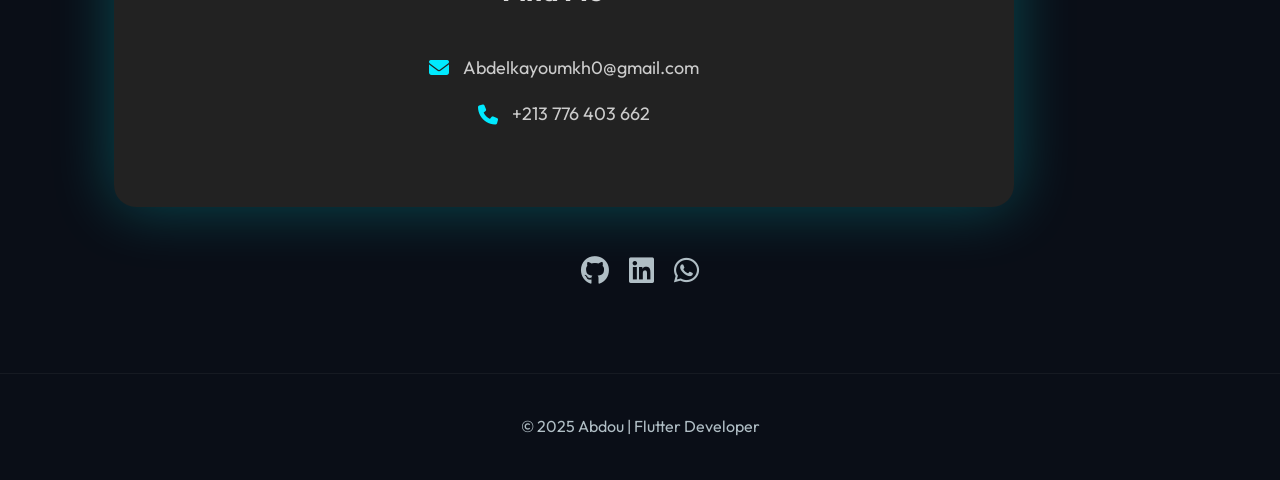
==== commit 1b17074e: "modifier" ====
--- a/index.html
+++ b/index.html
@@ -1,6 +1,7 @@
 <!DOCTYPE html>
 <html lang="en">
 <head>
+  <link href="https://fonts.googleapis.com/icon?family=Material+Icons" rel="stylesheet">
   <meta charset="UTF-8" />
   <meta name="viewport" content="width=device-width, initial-scale=1.0" />
   <title>Abdou | Flutter Developer</title>
@@ -22,7 +23,7 @@
 <!-- ===== NAVBAR ===== -->
 <nav class="navbar">
   <div class="container nav-container">
-    <a href="#" class="logo"><i class="fab fa-flutter"></i> ABDOU<span class="dot">.</span></a>
+    <a href="#" class="logo"><i class="fab fa-flutter"></i> ABDOU<span class="dot"></span></a>
     <ul class="nav-links">
       <li><a href="#home">Home</a></li>
       <li><a href="#skills">Skills</a></li>
@@ -180,7 +181,7 @@
           </div>
 
           <div class="app-actions">
-            <a href="https://abdelkayoum1.github.io/learning_school/" target="_blank" class="live-demo-link">
+            <a href="https://abdelkayoum1.github.io/learning/" target="_blank" class="live-demo-link">
               Live Demo <i class="fas fa-arrow-up-right-from-square"></i>
             </a>
             <a href="https://github.com/abdelkayoum1/learning_school" target="_blank" class="live-demo-link">
--- a/style.css
+++ b/style.css
@@ -42,10 +42,13 @@
 .center-title { text-align: center; }
 
 /* ===== Navbar ===== */
-.navbar {
-  position: fixed; top: 0; width: 100%; padding: 20px 0; z-index: 1000;
-  background: rgba(10, 14, 23, 0.9); backdrop-filter: blur(10px);
-  border-bottom: 1px solid rgba(79, 195, 247, 0.1);
+.navbar  div{
+  display: flex;
+  justify-content: space-between;
+  position: fixed; top: 1; width: 100%; padding: 20px 0; 
+ align-items: center;
+  /* background: rgba(10, 14, 23, 0.9); backdrop-filter: blur(10px);
+  border-bottom: 1px solid rgba(79, 195, 247, 0.1); */
 }
 .nav-container { display: flex; justify-content: space-between; align-items: center; }
 .logo { font-size: 1.5rem; font-weight: 700; color: var(--text-main); text-decoration: none; }
@@ -78,6 +81,34 @@
 .skills-grid {
   display: grid; grid-template-columns: repeat(auto-fit, minmax(140px, 1fr)); gap: 30px;
 }
+
+.navbar  div ul li a{
+
+  color: white;
+  font-family:Cambria, Cochin, Georgia, Times, 'Times New Roman', serif;
+  padding: 10px;
+  border-radius: 3px;
+  transition: .5s;
+  text-decoration: none;
+  
+}
+
+.navbar  div ul li a:hover{
+
+  background: red;
+
+  
+}
+
+.navbar  div ul :hover{
+
+transform: translateY(-3px);
+transition: .5s;
+   box-shadow:
+    0 0 0 rgba(0,0,0,0),
+    0 0 10px rgba(0, 255, 255, 0.35);
+}
+
 .skill-card {
   background: var(--card-bg); padding: 25px; border-radius: var(--radius);
   text-align: center; border: 1px solid rgba(255,255,255,0.05); transition: var(--transition);
@@ -153,20 +184,7 @@
 footer { text-align: center; padding: 40px 0; color: var(--text-muted); border-top: 1px solid rgba(255,255,255,0.05); }
 
 /* ===== Mobile Responsive ===== */
-@media (max-width: 768px) {
-  .menu-toggle { display: block; }
-  .nav-links {
-    position: absolute; top: 70px; left: 0; width: 100%;
-    background: #0a0e17; flex-direction: column; align-items: center;
-    padding: 30px; display: none; border-bottom: 1px solid rgba(79, 195, 247, 0.2);
-  }
-  .nav-links.active { display: flex; }
-  
-  .hero h1 { font-size: 2.5rem; }
-  .hero-btns { flex-direction: column; }
-  .btn { width: 100%; text-align: center; }
-  .apps-grid { grid-template-columns: 1fr; }
-}
+
 /* ===== FIND ME ===== */
 .find-me {
   padding: 80px 20px;
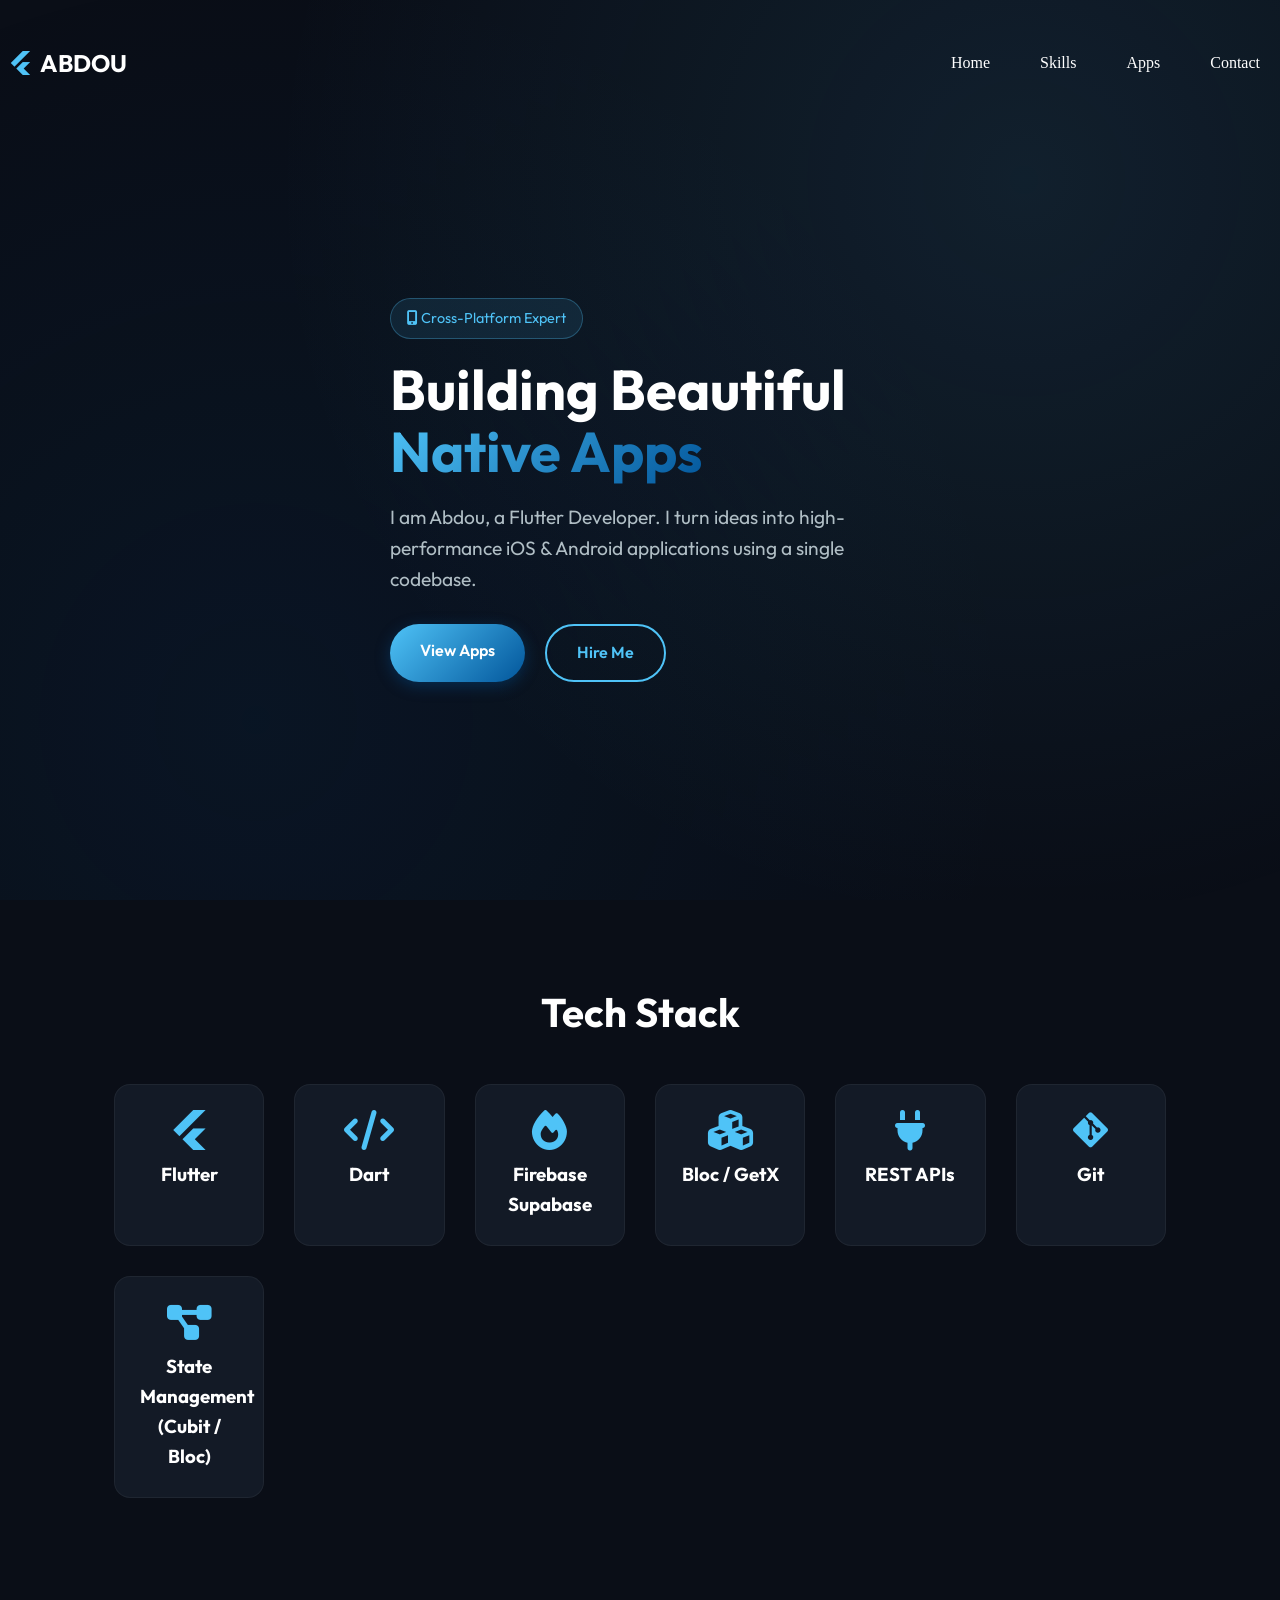
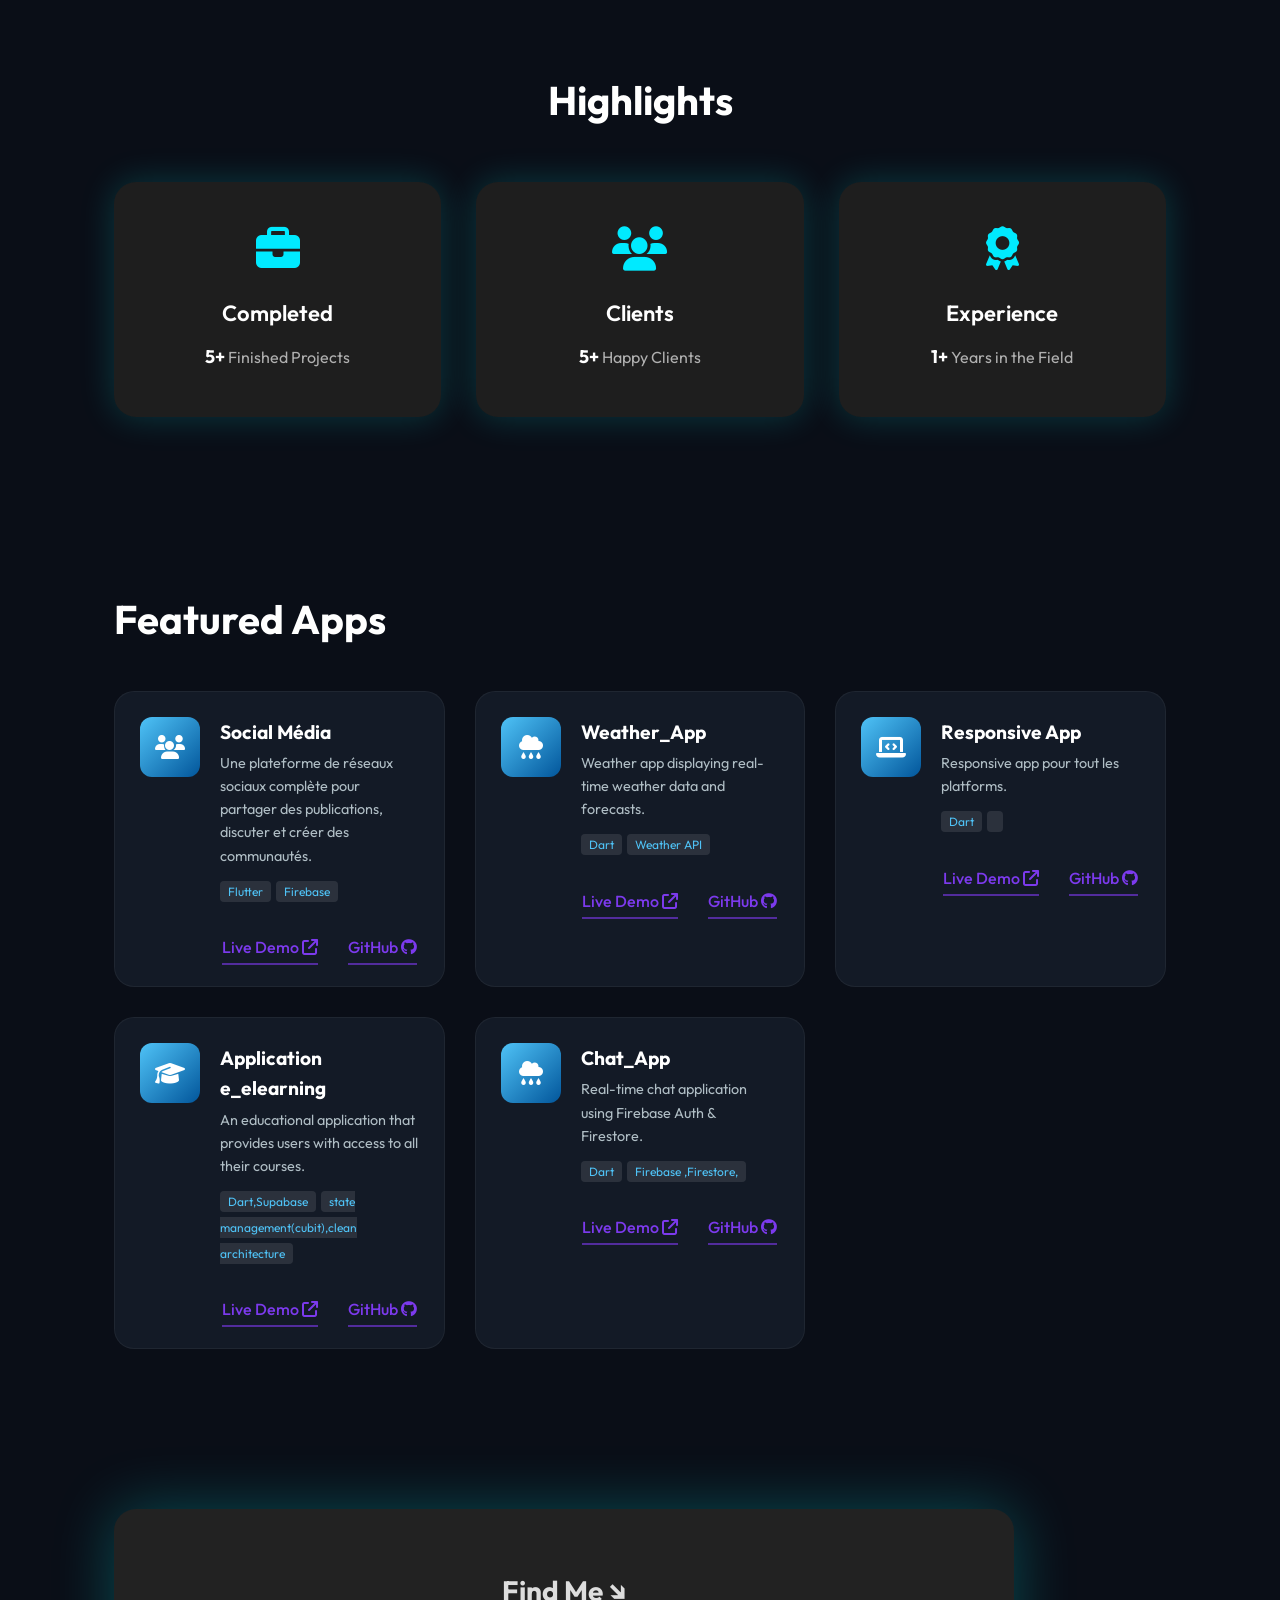
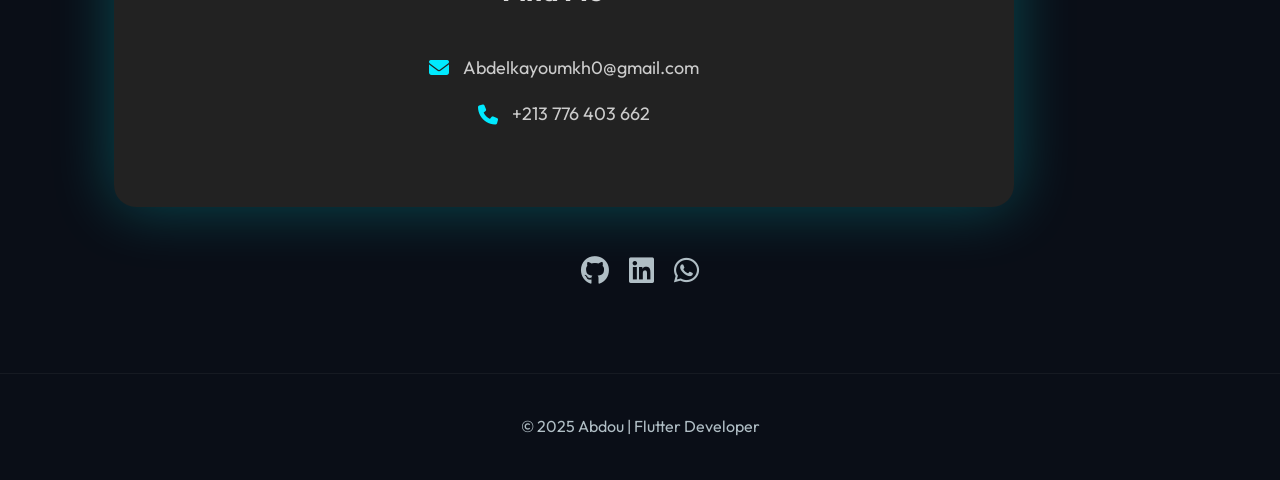
==== commit 83c02444: "modifier" ====
--- a/index.html
+++ b/index.html
@@ -22,7 +22,7 @@
 
 <!-- ===== NAVBAR ===== -->
 <nav class="navbar">
-  <div class="container nav-container">
+  
     <a href="#" class="logo"><i class="fab fa-flutter"></i> ABDOU<span class="dot"></span></a>
     <ul class="nav-links">
       <li><a href="#home">Home</a></li>
@@ -30,7 +30,7 @@
       <li><a href="#apps">Apps</a></li>
       <li><a href="#contact">Contact</a></li>
     </ul>
-  </div>
+ 
 </nav>
 
 <!-- ===== HERO ===== -->
--- a/style.css
+++ b/style.css
@@ -42,11 +42,12 @@
 .center-title { text-align: center; }
 
 /* ===== Navbar ===== */
-.navbar  div{
+.navbar {
   display: flex;
   justify-content: space-between;
-  position: fixed; top: 1; width: 100%; padding: 20px 0; 
- align-items: center;
+  align-items: center;
+  position: fixed; top: 1; width: 100%; padding: 20px 0; z-index: 1000;
+  margin: 10px;
   /* background: rgba(10, 14, 23, 0.9); backdrop-filter: blur(10px);
   border-bottom: 1px solid rgba(79, 195, 247, 0.1); */
 }
@@ -82,7 +83,7 @@
   display: grid; grid-template-columns: repeat(auto-fit, minmax(140px, 1fr)); gap: 30px;
 }
 
-.navbar  div ul li a{
+.navbar   ul li a{
 
   color: white;
   font-family:Cambria, Cochin, Georgia, Times, 'Times New Roman', serif;
@@ -92,8 +93,13 @@
   text-decoration: none;
   
 }
-
-.navbar  div ul li a:hover{
+.navbar   ul {
+
+  margin: 20px;
+  
+}
+
+.navbar  ul li a:hover{
 
   background: red;
 
